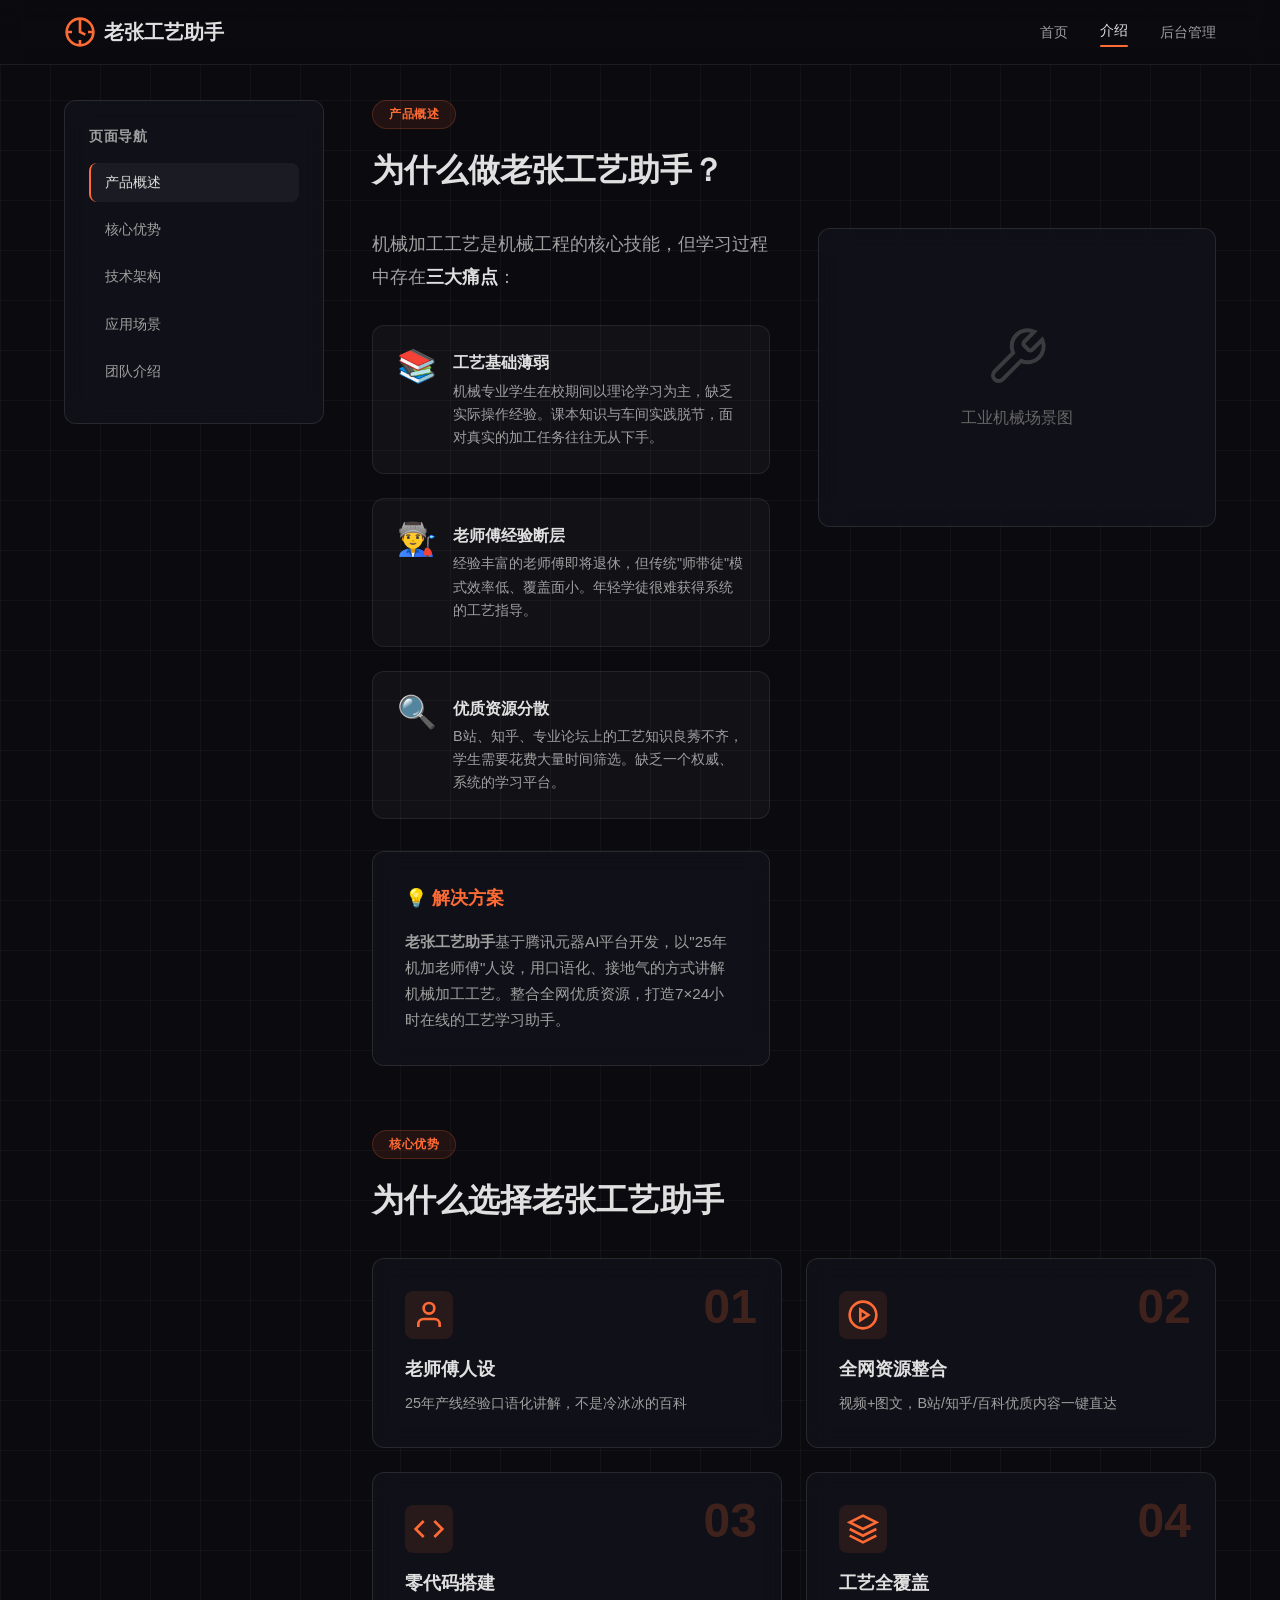
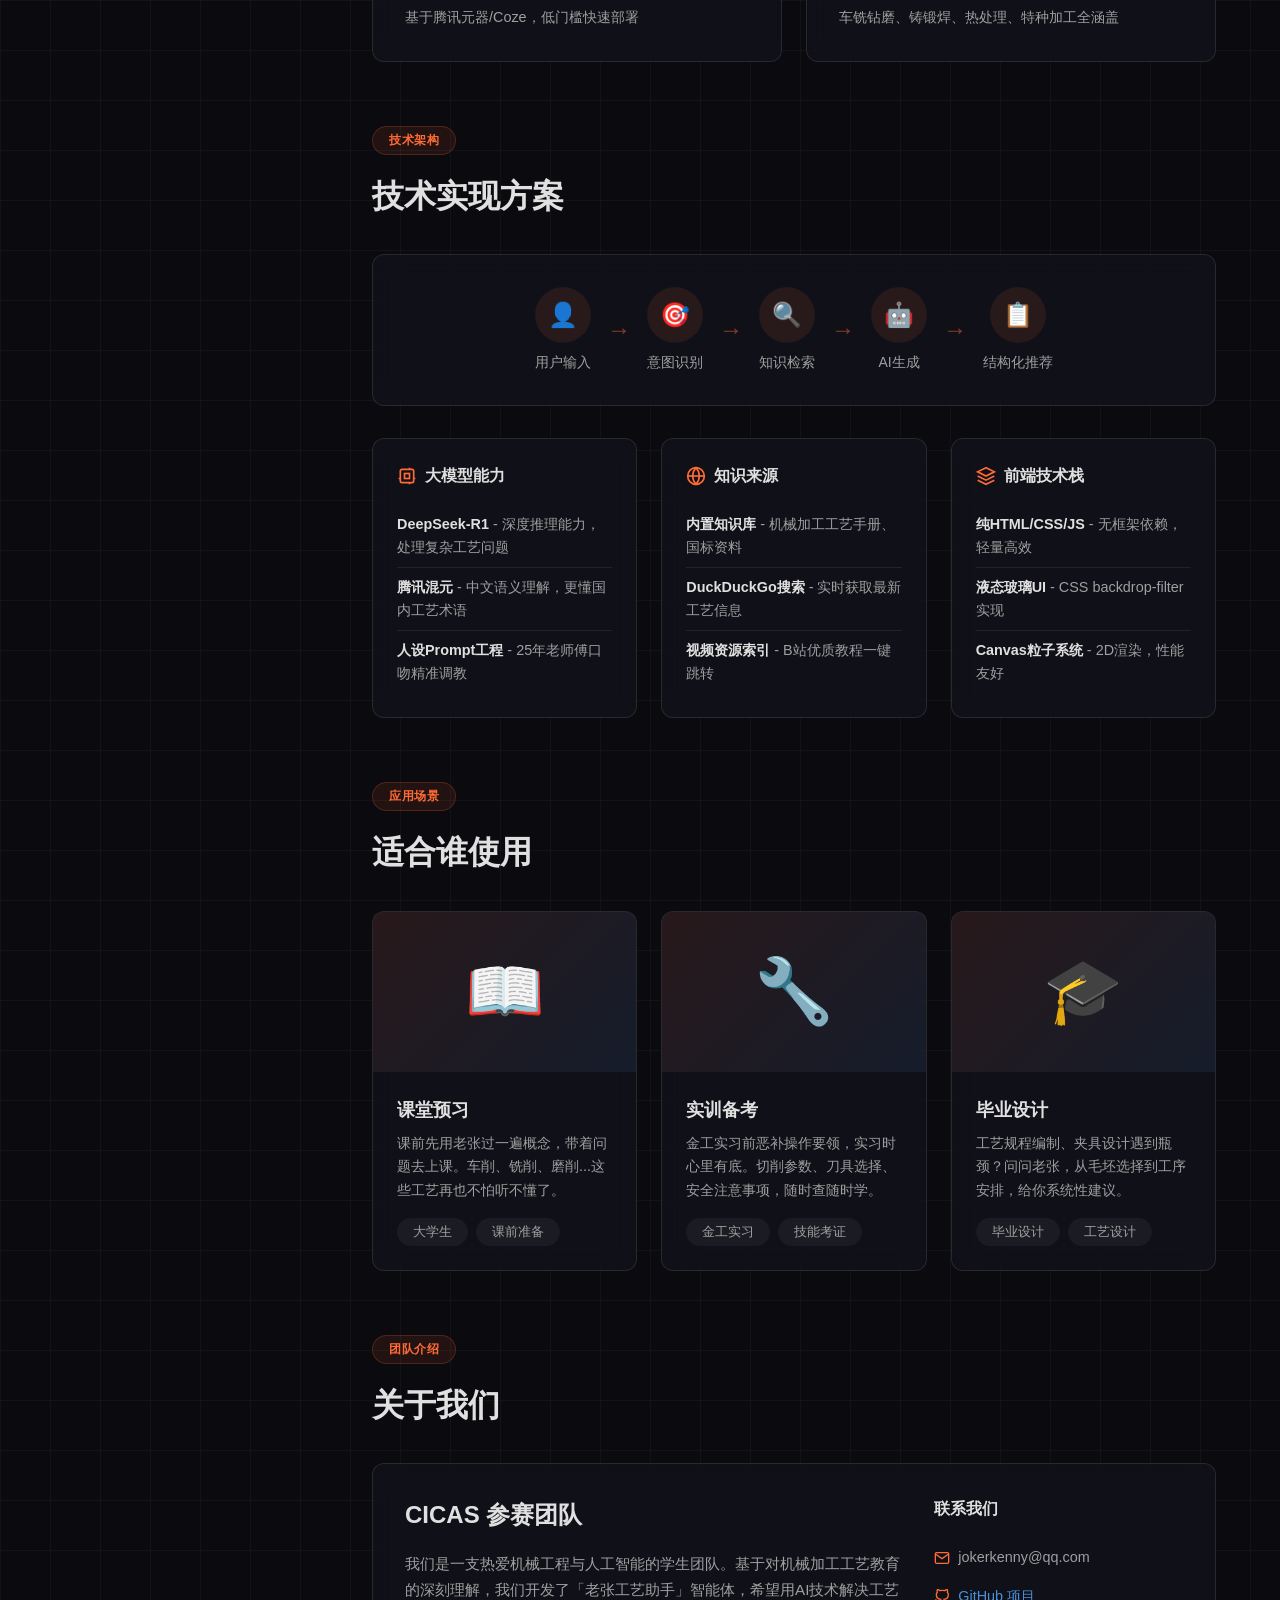
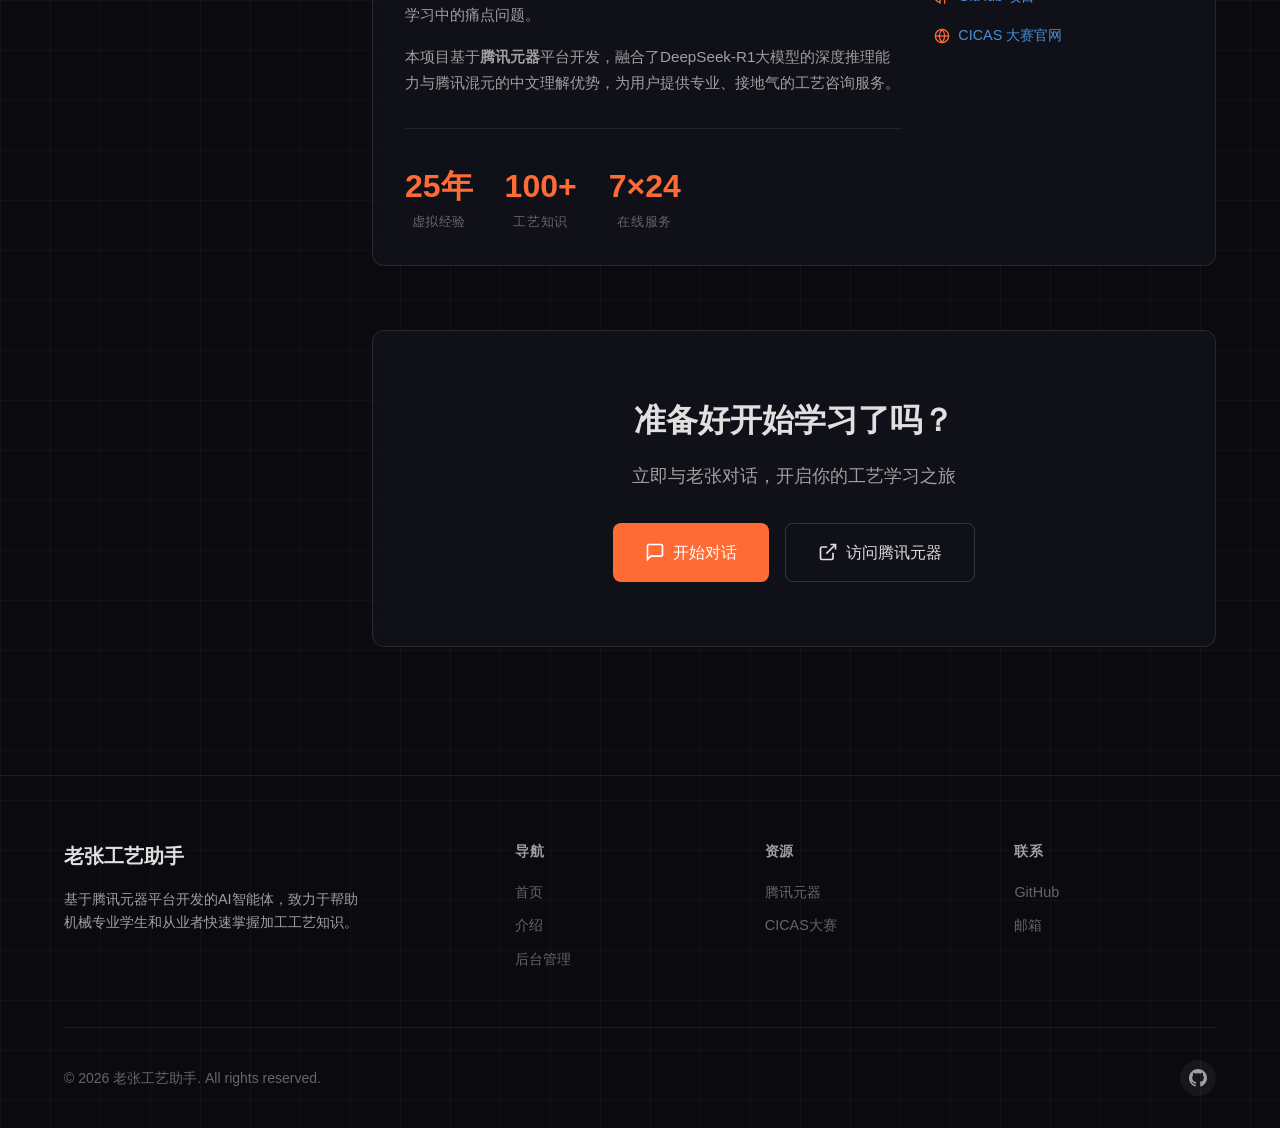
==== about.html @ b8e25b35 "Initial commit: 老张工艺助手项目" ====
<!-- about.html - 老张工艺助手介绍页 -->
<!DOCTYPE html>
<html lang="zh-CN">
<head>
  <meta charset="UTF-8">
  <meta name="viewport" content="width=device-width, initial-scale=1.0">
  <title>产品介绍 - 老张工艺助手</title>
  <meta name="description" content="了解老张工艺助手的核心优势、技术架构和应用场景，25年机加老师傅经验助力机械加工工艺学习">
  
  <!-- 样式文件 -->
  <link rel="stylesheet" href="css/base.css">
  <link rel="stylesheet" href="css/components.css">
  <link rel="stylesheet" href="css/pages.css">
  
  <!-- 主题色初始化 -->
  <style id="theme-style"></style>
</head>
<body class="grid-bg">
  <!-- 导航栏 -->
  <nav class="navbar">
    <div class="container">
      <a href="index.html" class="navbar-brand">
        <svg viewBox="0 0 24 24" fill="none" stroke="currentColor" stroke-width="2">
          <circle cx="12" cy="12" r="10"/>
          <path d="M12 6v6l4 2"/>
          <path d="M12 2v4M12 18v4M2 12h4M18 12h4"/>
        </svg>
        <span>老张工艺助手</span>
      </a>
      
      <button class="navbar-toggle" id="navbarToggle">
        <span></span>
        <span></span>
        <span></span>
      </button>
      
      <ul class="navbar-nav" id="navbarNav">
        <li><a href="index.html">首页</a></li>
        <li><a href="about.html" class="active">介绍</a></li>
        <li><a href="login.html">后台管理</a></li>
      </ul>
    </div>
  </nav>

  <!-- 页面主体 -->
  <main class="about-page">
    <div class="container">
      <div class="about-layout">
        <!-- 左侧导航 -->
        <aside class="about-sidebar hidden-mobile">
          <nav class="sidebar-nav">
            <div class="sidebar-nav-title">页面导航</div>
            <ul class="sidebar-nav-list">
              <li class="sidebar-nav-item">
                <a href="#overview" class="sidebar-nav-link active">产品概述</a>
              </li>
              <li class="sidebar-nav-item">
                <a href="#advantages" class="sidebar-nav-link">核心优势</a>
              </li>
              <li class="sidebar-nav-item">
                <a href="#tech" class="sidebar-nav-link">技术架构</a>
              </li>
              <li class="sidebar-nav-item">
                <a href="#scenarios" class="sidebar-nav-link">应用场景</a>
              </li>
              <li class="sidebar-nav-item">
                <a href="#team" class="sidebar-nav-link">团队介绍</a>
              </li>
            </ul>
          </nav>
        </aside>

        <!-- 右侧内容区 -->
        <div class="about-content">
          <!-- 产品概述 -->
          <section class="about-section" id="overview">
            <div class="section-header">
              <span class="section-tag">产品概述</span>
              <h2 class="section-title">为什么做老张工艺助手？</h2>
            </div>
            
            <div class="overview-content">
              <div class="overview-text">
                <p class="lead-text">
                  机械加工工艺是机械工程的核心技能，但学习过程中存在<strong>三大痛点</strong>：
                </p>
                
                <div class="pain-points">
                  <div class="pain-point">
                    <div class="pain-point-icon">📚</div>
                    <div class="pain-point-content">
                      <h4>工艺基础薄弱</h4>
                      <p>机械专业学生在校期间以理论学习为主，缺乏实际操作经验。课本知识与车间实践脱节，面对真实的加工任务往往无从下手。</p>
                    </div>
                  </div>
                  
                  <div class="pain-point">
                    <div class="pain-point-icon">👨‍🏭</div>
                    <div class="pain-point-content">
                      <h4>老师傅经验断层</h4>
                      <p>经验丰富的老师傅即将退休，但传统"师带徒"模式效率低、覆盖面小。年轻学徒很难获得系统的工艺指导。</p>
                    </div>
                  </div>
                  
                  <div class="pain-point">
                    <div class="pain-point-icon">🔍</div>
                    <div class="pain-point-content">
                      <h4>优质资源分散</h4>
                      <p>B站、知乎、专业论坛上的工艺知识良莠不齐，学生需要花费大量时间筛选。缺乏一个权威、系统的学习平台。</p>
                    </div>
                  </div>
                </div>
                
                <div class="solution-box glass">
                  <h4>💡 解决方案</h4>
                  <p><strong>老张工艺助手</strong>基于腾讯元器AI平台开发，以"25年机加老师傅"人设，用口语化、接地气的方式讲解机械加工工艺。整合全网优质资源，打造7×24小时在线的工艺学习助手。</p>
                </div>
              </div>
              
              <div class="overview-image">
                <div class="image-placeholder glass">
                  <svg viewBox="0 0 24 24" fill="none" stroke="currentColor" stroke-width="1.5">
                    <path d="M14.7 6.3a1 1 0 0 0 0 1.4l1.6 1.6a1 1 0 0 0 1.4 0l3.77-3.77a6 6 0 0 1-7.94 7.94l-6.91 6.91a2.12 2.12 0 0 1-3-3l6.91-6.91a6 6 0 0 1 7.94-7.94l-3.76 3.76z"/>
                  </svg>
                  <span>工业机械场景图</span>
                </div>
              </div>
            </div>
          </section>

          <!-- 核心优势 -->
          <section class="about-section" id="advantages">
            <div class="section-header">
              <span class="section-tag">核心优势</span>
              <h2 class="section-title">为什么选择老张工艺助手</h2>
            </div>
            
            <div class="advantages-grid">
              <div class="card advantage-card">
                <div class="advantage-number">01</div>
                <div class="advantage-icon">
                  <svg width="32" height="32" viewBox="0 0 24 24" fill="none" stroke="currentColor" stroke-width="2">
                    <path d="M20 21v-2a4 4 0 0 0-4-4H8a4 4 0 0 0-4 4v2"/>
                    <circle cx="12" cy="7" r="4"/>
                  </svg>
                </div>
                <h3 class="advantage-title">老师傅人设</h3>
                <p class="advantage-desc">25年产线经验口语化讲解，不是冷冰冰的百科。用"粗车留量半毫米"这样的老师傅口诀，让学习更接地气。</p>
              </div>
              
              <div class="card advantage-card">
                <div class="advantage-number">02</div>
                <div class="advantage-icon">
                  <svg width="32" height="32" viewBox="0 0 24 24" fill="none" stroke="currentColor" stroke-width="2">
                    <circle cx="12" cy="12" r="10"/>
                    <polygon points="10 8 16 12 10 16 10 8"/>
                  </svg>
                </div>
                <h3 class="advantage-title">全网资源整合</h3>
                <p class="advantage-desc">视频+图文，B站/知乎/百科优质内容一键直达。不再需要在多个平台间反复搜索。</p>
              </div>
              
              <div class="card advantage-card">
                <div class="advantage-number">03</div>
                <div class="advantage-icon">
                  <svg width="32" height="32" viewBox="0 0 24 24" fill="none" stroke="currentColor" stroke-width="2">
                    <polyline points="16 18 22 12 16 6"/>
                    <polyline points="8 6 2 12 8 18"/>
                  </svg>
                </div>
                <h3 class="advantage-title">零代码搭建</h3>
                <p class="advantage-desc">基于腾讯元器平台，低门槛快速部署。从想法到上线仅需几天时间，让创意快速落地。</p>
              </div>
              
              <div class="card advantage-card">
                <div class="advantage-number">04</div>
                <div class="advantage-icon">
                  <svg width="32" height="32" viewBox="0 0 24 24" fill="none" stroke="currentColor" stroke-width="2">
                    <path d="M12 2L2 7l10 5 10-5-10-5zM2 17l10 5 10-5M2 12l10 5 10-5"/>
                  </svg>
                </div>
                <h3 class="advantage-title">工艺全覆盖</h3>
                <p class="advantage-desc">车铣钻磨、铸锻焊、热处理、特种加工全涵盖。从基础加工到高级工艺，一站式学习。</p>
              </div>
            </div>
          </section>

          <!-- 技术架构 -->
          <section class="about-section" id="tech">
            <div class="section-header">
              <span class="section-tag">技术架构</span>
              <h2 class="section-title">技术实现方案</h2>
            </div>
            
            <div class="tech-content">
              <!-- 流程图 -->
              <div class="tech-flow glass">
                <div class="flow-step">
                  <div class="flow-icon">👤</div>
                  <div class="flow-label">用户输入</div>
                </div>
                <div class="flow-arrow">→</div>
                <div class="flow-step">
                  <div class="flow-icon">🎯</div>
                  <div class="flow-label">意图识别</div>
                </div>
                <div class="flow-arrow">→</div>
                <div class="flow-step">
                  <div class="flow-icon">🔍</div>
                  <div class="flow-label">知识检索</div>
                </div>
                <div class="flow-arrow">→</div>
                <div class="flow-step">
                  <div class="flow-icon">🤖</div>
                  <div class="flow-label">AI生成</div>
                </div>
                <div class="flow-arrow">→</div>
                <div class="flow-step">
                  <div class="flow-icon">📋</div>
                  <div class="flow-label">结构化推荐</div>
                </div>
              </div>
              
              <!-- 技术细节 -->
              <div class="tech-details">
                <div class="tech-card glass">
                  <h4 class="tech-card-title">
                    <svg width="20" height="20" viewBox="0 0 24 24" fill="none" stroke="currentColor" stroke-width="2">
                      <rect x="4" y="4" width="16" height="16" rx="2"/>
                      <rect x="9" y="9" width="6" height="6"/>
                      <path d="M15 2v2M15 20v2M2 15h2M20 15h2"/>
                    </svg>
                    大模型能力
                  </h4>
                  <ul class="tech-list">
                    <li><strong>DeepSeek-R1</strong> - 深度推理能力，处理复杂工艺问题</li>
                    <li><strong>腾讯混元</strong> - 中文语义理解，更懂国内工艺术语</li>
                    <li><strong>人设Prompt工程</strong> - 25年老师傅口吻精准调教</li>
                  </ul>
                </div>
                
                <div class="tech-card glass">
                  <h4 class="tech-card-title">
                    <svg width="20" height="20" viewBox="0 0 24 24" fill="none" stroke="currentColor" stroke-width="2">
                      <circle cx="12" cy="12" r="10"/>
                      <line x1="2" y1="12" x2="22" y2="12"/>
                      <path d="M12 2a15.3 15.3 0 0 1 4 10 15.3 15.3 0 0 1-4 10 15.3 15.3 0 0 1-4-10 15.3 15.3 0 0 1 4-10z"/>
                    </svg>
                    知识来源
                  </h4>
                  <ul class="tech-list">
                    <li><strong>内置知识库</strong> - 机械加工工艺手册、国标资料</li>
                    <li><strong>DuckDuckGo搜索</strong> - 实时获取最新工艺信息</li>
                    <li><strong>视频资源索引</strong> - B站优质教程一键跳转</li>
                  </ul>
                </div>
                
                <div class="tech-card glass">
                  <h4 class="tech-card-title">
                    <svg width="20" height="20" viewBox="0 0 24 24" fill="none" stroke="currentColor" stroke-width="2">
                      <path d="M12 2L2 7l10 5 10-5-10-5zM2 17l10 5 10-5M2 12l10 5 10-5"/>
                    </svg>
                    前端技术栈
                  </h4>
                  <ul class="tech-list">
                    <li><strong>纯HTML/CSS/JS</strong> - 无框架依赖，轻量高效</li>
                    <li><strong>液态玻璃UI</strong> - CSS backdrop-filter实现</li>
                    <li><strong>Canvas粒子系统</strong> - 2D渲染，性能友好</li>
                  </ul>
                </div>
              </div>
            </div>
          </section>

          <!-- 应用场景 -->
          <section class="about-section" id="scenarios">
            <div class="section-header">
              <span class="section-tag">应用场景</span>
              <h2 class="section-title">适合谁使用</h2>
            </div>
            
            <div class="scenarios-grid">
              <div class="scenario-card glass">
                <div class="scenario-image">
                  <div class="scenario-icon-large">📖</div>
                </div>
                <div class="scenario-content">
                  <h3 class="scenario-title">课堂预习</h3>
                  <p class="scenario-desc">课前先用老张过一遍概念，带着问题去上课。车削、铣削、磨削...这些工艺再也不怕听不懂了。</p>
                  <div class="scenario-tags">
                    <span class="tag">大学生</span>
                    <span class="tag">课前准备</span>
                  </div>
                </div>
              </div>
              
              <div class="scenario-card glass">
                <div class="scenario-image">
                  <div class="scenario-icon-large">🔧</div>
                </div>
                <div class="scenario-content">
                  <h3 class="scenario-title">实训备考</h3>
                  <p class="scenario-desc">金工实习前恶补操作要领，实习时心里有底。切削参数、刀具选择、安全注意事项，随时查随时学。</p>
                  <div class="scenario-tags">
                    <span class="tag">金工实习</span>
                    <span class="tag">技能考证</span>
                  </div>
                </div>
              </div>
              
              <div class="scenario-card glass">
                <div class="scenario-image">
                  <div class="scenario-icon-large">🎓</div>
                </div>
                <div class="scenario-content">
                  <h3 class="scenario-title">毕业设计</h3>
                  <p class="scenario-desc">工艺规程编制、夹具设计遇到瓶颈？问问老张，从毛坯选择到工序安排，给你系统性建议。</p>
                  <div class="scenario-tags">
                    <span class="tag">毕业设计</span>
                    <span class="tag">工艺设计</span>
                  </div>
                </div>
              </div>
            </div>
          </section>

          <!-- 团队介绍 -->
          <section class="about-section" id="team">
            <div class="section-header">
              <span class="section-tag">团队介绍</span>
              <h2 class="section-title">关于我们</h2>
            </div>
            
            <div class="team-content glass">
              <div class="team-info">
                <h3 class="team-name">CICAS 参赛团队</h3>
                <p class="team-desc">
                  我们是一支热爱机械工程与人工智能的学生团队。基于对机械加工工艺教育的深刻理解，我们开发了「老张工艺助手」智能体，希望用AI技术解决工艺学习中的痛点问题。
                </p>
                <p class="team-desc">
                  本项目基于<strong>腾讯元器</strong>平台开发，融合了DeepSeek-R1大模型的深度推理能力与腾讯混元的中文理解优势，为用户提供专业、接地气的工艺咨询服务。
                </p>
                
                <div class="team-stats">
                  <div class="stat-item">
                    <div class="stat-number">25年</div>
                    <div class="stat-label">虚拟经验</div>
                  </div>
                  <div class="stat-item">
                    <div class="stat-number">100+</div>
                    <div class="stat-label">工艺知识</div>
                  </div>
                  <div class="stat-item">
                    <div class="stat-number">7×24</div>
                    <div class="stat-label">在线服务</div>
                  </div>
                </div>
              </div>
              
              <div class="team-contact">
                <h4>联系我们</h4>
                <ul class="contact-list">
                  <li>
                    <svg width="16" height="16" viewBox="0 0 24 24" fill="none" stroke="currentColor" stroke-width="2">
                      <path d="M4 4h16c1.1 0 2 .9 2 2v12c0 1.1-.9 2-2 2H4c-1.1 0-2-.9-2-2V6c0-1.1.9-2 2-2z"/>
                      <polyline points="22,6 12,13 2,6"/>
                    </svg>
                    <span>jokerkenny@qq.com</span>
                  </li>
                  <li>
                    <svg width="16" height="16" viewBox="0 0 24 24" fill="none" stroke="currentColor" stroke-width="2">
                      <path d="M9 19c-5 1.5-5-2.5-7-3m14 6v-3.87a3.37 3.37 0 0 0-.94-2.61c3.14-.35 6.44-1.54 6.44-7A5.44 5.44 0 0 0 20 4.77 5.07 5.07 0 0 0 19.91 1S18.73.65 16 2.48a13.38 13.38 0 0 0-7 0C6.27.65 5.09 1 5.09 1A5.07 5.07 0 0 0 5 4.77a5.44 5.44 0 0 0-1.5 3.78c0 5.42 3.3 6.61 6.44 7A3.37 3.37 0 0 0 9 18.13V22"/>
                    </svg>
                    <a href="https://github.com/jokerkenny00137" target="_blank">GitHub 项目</a>
                  </li>
                  <li>
                    <svg width="16" height="16" viewBox="0 0 24 24" fill="none" stroke="currentColor" stroke-width="2">
                      <circle cx="12" cy="12" r="10"/>
                      <line x1="2" y1="12" x2="22" y2="12"/>
                      <path d="M12 2a15.3 15.3 0 0 1 4 10 15.3 15.3 0 0 1-4 10 15.3 15.3 0 0 1-4-10 15.3 15.3 0 0 1 4-10z"/>
                    </svg>
                    <a href="https://www.cicas.cn" target="_blank">CICAS 大赛官网</a>
                  </li>
                </ul>
              </div>
            </div>
          </section>

          <!-- CTA区域 -->
          <section class="about-cta">
            <div class="cta-content glass">
              <h2 class="cta-title">准备好开始学习了吗？</h2>
              <p class="cta-desc">立即与老张对话，开启你的工艺学习之旅</p>
              <div class="cta-actions">
                <a href="index.html#chat" class="btn-primary">
                  <svg width="20" height="20" viewBox="0 0 24 24" fill="none" stroke="currentColor" stroke-width="2">
                    <path d="M21 15a2 2 0 0 1-2 2H7l-4 4V5a2 2 0 0 1 2-2h14a2 2 0 0 1 2 2z"/>
                  </svg>
                  开始对话
                </a>
                <a href="https://yuanqi.tencent.com" target="_blank" class="btn-secondary">
                  <svg width="20" height="20" viewBox="0 0 24 24" fill="none" stroke="currentColor" stroke-width="2">
                    <path d="M18 13v6a2 2 0 0 1-2 2H5a2 2 0 0 1-2-2V8a2 2 0 0 1 2-2h6"/>
                    <polyline points="15 3 21 3 21 9"/>
                    <line x1="10" y1="14" x2="21" y2="3"/>
                  </svg>
                  访问腾讯元器
                </a>
              </div>
            </div>
          </section>
        </div>
      </div>
    </div>
  </main>

  <!-- 页脚 -->
  <footer class="footer">
    <div class="container">
      <div class="footer-content">
        <div class="footer-brand">
          <div class="footer-brand-title">老张工艺助手</div>
          <p class="footer-brand-desc">基于腾讯元器平台开发的AI智能体，致力于帮助机械专业学生和从业者快速掌握加工工艺知识。</p>
        </div>
        
        <div>
          <div class="footer-links-title">导航</div>
          <ul class="footer-links">
            <li><a href="index.html">首页</a></li>
            <li><a href="about.html">介绍</a></li>
            <li><a href="login.html">后台管理</a></li>
          </ul>
        </div>
        
        <div>
          <div class="footer-links-title">资源</div>
          <ul class="footer-links">
            <li><a href="https://yuanqi.tencent.com" target="_blank">腾讯元器</a></li>
            <li><a href="https://www.cicas.cn" target="_blank">CICAS大赛</a></li>
          </ul>
        </div>
        
        <div>
          <div class="footer-links-title">联系</div>
          <ul class="footer-links">
            <li><a href="https://github.com/jokerkenny00137" target="_blank">GitHub</a></li>
            <li><a href="mailto:jokerkenny@qq.com">邮箱</a></li>
          </ul>
        </div>
      </div>
      
      <div class="footer-bottom">
        <div class="footer-copyright">
          © 2026 老张工艺助手. All rights reserved.
        </div>
        <div class="footer-social">
          <a href="https://github.com/jokerkenny00137" target="_blank" title="GitHub">
            <svg width="18" height="18" viewBox="0 0 24 24" fill="currentColor">
              <path d="M12 0c-6.626 0-12 5.373-12 12 0 5.302 3.438 9.8 8.207 11.387.599.111.793-.261.793-.577v-2.234c-3.338.726-4.033-1.416-4.033-1.416-.546-1.387-1.333-1.756-1.333-1.756-1.089-.745.083-.729.083-.729 1.205.084 1.839 1.237 1.839 1.237 1.07 1.834 2.807 1.304 3.492.997.107-.775.418-1.305.762-1.604-2.665-.305-5.467-1.334-5.467-5.931 0-1.311.469-2.381 1.236-3.221-.124-.303-.535-1.524.117-3.176 0 0 1.008-.322 3.301 1.23.957-.266 1.983-.399 3.003-.404 1.02.005 2.047.138 3.006.404 2.291-1.552 3.297-1.23 3.297-1.23.653 1.653.242 2.874.118 3.176.77.84 1.235 1.911 1.235 3.221 0 4.609-2.807 5.624-5.479 5.921.43.372.823 1.102.823 2.222v3.293c0 .319.192.694.801.576 4.765-1.589 8.199-6.086 8.199-11.386 0-6.627-5.373-12-12-12z"/>
            </svg>
          </a>
        </div>
      </div>
    </div>
  </footer>

  <!-- JavaScript文件 -->
  <script src="js/storage.js"></script>
  <script src="js/storage-server.js"></script>
  <script src="js/main.js"></script>
  
  <!-- 页面特定脚本 -->
  <script>
    // 从服务器加载配置
    async function loadConfigFromServer() {
      try {
        const response = await fetch('./api/config.json?t=' + Date.now());
        if (response.ok) {
          const config = await response.json();
          
          // 更新页面标题
          if (config.aboutTitle) {
            document.title = config.aboutTitle + ' - 产品介绍';
          }
          
          // 更新产品概述内容
          if (config.aboutContent) {
            const solutionBox = document.querySelector('.solution-box p');
            if (solutionBox) {
              solutionBox.textContent = config.aboutContent;
            }
          }
          
          // 更新优势卡片
          if (config.advantages && config.advantages.length > 0) {
            const advantageCards = document.querySelectorAll('.advantage-card');
            config.advantages.forEach((adv, index) => {
              if (advantageCards[index]) {
                const titleEl = advantageCards[index].querySelector('.advantage-title');
                const descEl = advantageCards[index].querySelector('.advantage-desc');
                if (titleEl) titleEl.textContent = adv.title;
                if (descEl) descEl.textContent = adv.desc;
              }
            });
          }
          
          // 更新关于图片
          if (config.aboutImages && config.aboutImages.length > 0) {
            const imagePlaceholders = document.querySelectorAll('.image-placeholder, .scenario-image');
            config.aboutImages.forEach((img, index) => {
              if (imagePlaceholders[index]) {
                imagePlaceholders[index].innerHTML = `<img src="${img}" style="width:100%;height:100%;object-fit:cover;border-radius:12px;">`;
              }
            });
          }
          
          console.log('已从服务器加载配置');
        }
      } catch (error) {
        console.log('从服务器加载配置失败:', error);
      }
    }
    
    // 页面加载时从服务器获取配置
    document.addEventListener('DOMContentLoaded', () => {
      loadConfigFromServer();
      
      // 侧边栏导航滚动高亮
      const sections = document.querySelectorAll('.about-section');
      const navLinks = document.querySelectorAll('.sidebar-nav-link');
      
      // 滚动监听
      window.addEventListener('scroll', () => {
        let current = '';
        
        sections.forEach(section => {
          const sectionTop = section.offsetTop;
          const sectionHeight = section.clientHeight;
          
          if (pageYOffset >= sectionTop - 200) {
            current = section.getAttribute('id');
          }
        });
        
        navLinks.forEach(link => {
          link.classList.remove('active');
          if (link.getAttribute('href') === '#' + current) {
            link.classList.add('active');
          }
        });
      });
    });
  </script>
</body>
</html>
---- css/base.css ----
/* base.css - 老张工艺助手展示网站基础样式 */

/* ==================== CSS变量定义 ==================== */
:root {
  /* 主色调 */
  --bg-primary: #0a0a0f;
  --bg-secondary: #111118;
  --bg-card: rgba(20, 20, 30, 0.6);
  
  /* 文字颜色 */
  --text-primary: #e0e0e0;
  --text-secondary: #a0a0a0;
  --text-muted: #666666;
  
  /* 强调色 */
  --accent-orange: #ff6b35;
  --accent-orange-light: #ff8555;
  --accent-blue: #4a90d9;
  --accent-blue-light: #6aa8e8;
  --accent-red: #e74c3c;
  
  /* 边框和分割线 */
  --border-color: rgba(255, 255, 255, 0.08);
  --border-light: rgba(255, 255, 255, 0.15);
  
  /* 玻璃效果 */
  --glass-bg: rgba(20, 20, 30, 0.6);
  --glass-border: 1px solid rgba(255, 255, 255, 0.1);
  --glass-blur: blur(12px);
  
  /* 间距 */
  --spacing-xs: 4px;
  --spacing-sm: 8px;
  --spacing-md: 16px;
  --spacing-lg: 24px;
  --spacing-xl: 32px;
  --spacing-2xl: 48px;
  --spacing-3xl: 64px;
  
  /* 圆角 */
  --radius-sm: 4px;
  --radius-md: 8px;
  --radius-lg: 12px;
  --radius-xl: 16px;
  --radius-full: 9999px;
  
  /* 过渡动画 */
  --transition-fast: 0.15s ease;
  --transition-normal: 0.2s ease;
  --transition-slow: 0.3s ease;
  
  /* 字体 */
  --font-family: -apple-system, BlinkMacSystemFont, "Segoe UI", Roboto, "Helvetica Neue", Arial, sans-serif;
  --font-mono: "Courier New", Consolas, Monaco, monospace;
  
  /* 当前主题色（可被JS修改） */
  --theme-primary: var(--accent-orange);
  --theme-primary-light: var(--accent-orange-light);
}

/* ==================== 重置样式 ==================== */
*, *::before, *::after {
  box-sizing: border-box;
  margin: 0;
  padding: 0;
}

html {
  font-size: 16px;
  scroll-behavior: smooth;
}

body {
  font-family: var(--font-family);
  background-color: var(--bg-primary);
  color: var(--text-primary);
  line-height: 1.6;
  min-height: 100vh;
  overflow-x: hidden;
}

/* 滚动条样式 */
::-webkit-scrollbar {
  width: 8px;
  height: 8px;
}

::-webkit-scrollbar-track {
  background: var(--bg-secondary);
}

::-webkit-scrollbar-thumb {
  background: rgba(255, 255, 255, 0.2);
  border-radius: var(--radius-full);
}

::-webkit-scrollbar-thumb:hover {
  background: rgba(255, 255, 255, 0.3);
}

/* 选中文本样式 */
::selection {
  background: var(--theme-primary);
  color: white;
}

/* 链接样式 */
a {
  color: var(--accent-blue);
  text-decoration: none;
  transition: color var(--transition-fast);
}

a:hover {
  color: var(--accent-blue-light);
}

/* 图片样式 */
img {
  max-width: 100%;
  height: auto;
  display: block;
}

/* 按钮重置 */
button {
  font-family: inherit;
  cursor: pointer;
  border: none;
  background: none;
  color: inherit;
}

/* 输入框重置 */
input, textarea {
  font-family: inherit;
  border: none;
  outline: none;
  background: transparent;
  color: inherit;
}

textarea {
  resize: vertical;
}

/* ==================== 液态玻璃工具类 ==================== */

/* 基础玻璃卡片 */
.glass {
  background: var(--glass-bg);
  backdrop-filter: var(--glass-blur);
  -webkit-backdrop-filter: var(--glass-blur);
  border: var(--glass-border);
  border-radius: var(--radius-lg);
}

/* 玻璃卡片 - 深色 */
.glass-dark {
  background: rgba(10, 10, 15, 0.8);
  backdrop-filter: var(--glass-blur);
  -webkit-backdrop-filter: var(--glass-blur);
  border: var(--glass-border);
  border-radius: var(--radius-lg);
}

/* 玻璃卡片 - 浅色 */
.glass-light {
  background: rgba(255, 255, 255, 0.05);
  backdrop-filter: var(--glass-blur);
  -webkit-backdrop-filter: var(--glass-blur);
  border: var(--glass-border);
  border-radius: var(--radius-lg);
}

/* 玻璃输入框 */
.glass-input {
  background: rgba(255, 255, 255, 0.05);
  border: 1px solid var(--border-color);
  border-radius: var(--radius-md);
  padding: var(--spacing-md) var(--spacing-lg);
  color: var(--text-primary);
  transition: all var(--transition-normal);
}

.glass-input:focus {
  border-color: var(--theme-primary);
  box-shadow: 0 0 0 3px rgba(255, 107, 53, 0.2);
}

.glass-input::placeholder {
  color: var(--text-muted);
}

/* ==================== 按钮工具类 ==================== */

/* 主按钮 */
.btn-primary {
  display: inline-flex;
  align-items: center;
  justify-content: center;
  gap: var(--spacing-sm);
  padding: var(--spacing-md) var(--spacing-xl);
  background: var(--theme-primary);
  color: white;
  border-radius: var(--radius-md);
  font-weight: 500;
  transition: all var(--transition-normal);
}

.btn-primary:hover {
  background: var(--theme-primary-light);
  transform: translateY(-2px);
  box-shadow: 0 4px 12px rgba(255, 107, 53, 0.3);
}

/* 次按钮 */
.btn-secondary {
  display: inline-flex;
  align-items: center;
  justify-content: center;
  gap: var(--spacing-sm);
  padding: var(--spacing-md) var(--spacing-xl);
  background: transparent;
  color: var(--text-primary);
  border: 1px solid var(--border-light);
  border-radius: var(--radius-md);
  font-weight: 500;
  transition: all var(--transition-normal);
}

.btn-secondary:hover {
  background: rgba(255, 255, 255, 0.05);
  border-color: var(--theme-primary);
  color: var(--theme-primary);
}

/* 圆形按钮 */
.btn-circle {
  display: flex;
  align-items: center;
  justify-content: center;
  width: 48px;
  height: 48px;
  border-radius: var(--radius-full);
  background: var(--theme-primary);
  color: white;
  transition: all var(--transition-normal);
}

.btn-circle:hover {
  background: var(--theme-primary-light);
  transform: scale(1.05);
}

/* 图标按钮 */
.btn-icon {
  display: flex;
  align-items: center;
  justify-content: center;
  width: 36px;
  height: 36px;
  border-radius: var(--radius-md);
  color: var(--text-secondary);
  transition: all var(--transition-fast);
}

.btn-icon:hover {
  background: rgba(255, 255, 255, 0.1);
  color: var(--text-primary);
}

/* ==================== 布局工具类 ==================== */

/* 容器 */
.container {
  width: 100%;
  max-width: 1200px;
  margin: 0 auto;
  padding: 0 var(--spacing-lg);
}

.container-narrow {
  max-width: 900px;
}

/* Flex布局 */
.flex {
  display: flex;
}

.flex-col {
  flex-direction: column;
}

.items-center {
  align-items: center;
}

.justify-center {
  justify-content: center;
}

.justify-between {
  justify-content: space-between;
}

.flex-1 {
  flex: 1;
}

.gap-sm {
  gap: var(--spacing-sm);
}

.gap-md {
  gap: var(--spacing-md);
}

.gap-lg {
  gap: var(--spacing-lg);
}

/* Grid布局 */
.grid {
  display: grid;
}

.grid-2 {
  grid-template-columns: repeat(2, 1fr);
}

.grid-3 {
  grid-template-columns: repeat(3, 1fr);
}

.grid-4 {
  grid-template-columns: repeat(4, 1fr);
}

/* ==================== 间距工具类 ==================== */

/* 内边距 */
.p-sm { padding: var(--spacing-sm); }
.p-md { padding: var(--spacing-md); }
.p-lg { padding: var(--spacing-lg); }
.p-xl { padding: var(--spacing-xl); }
.p-2xl { padding: var(--spacing-2xl); }

/* 外边距 */
.m-sm { margin: var(--spacing-sm); }
.m-md { margin: var(--spacing-md); }
.m-lg { margin: var(--spacing-lg); }
.m-xl { margin: var(--spacing-xl); }

.mt-sm { margin-top: var(--spacing-sm); }
.mt-md { margin-top: var(--spacing-md); }
.mt-lg { margin-top: var(--spacing-lg); }
.mt-xl { margin-top: var(--spacing-xl); }

.mb-sm { margin-bottom: var(--spacing-sm); }
.mb-md { margin-bottom: var(--spacing-md); }
.mb-lg { margin-bottom: var(--spacing-lg); }
.mb-xl { margin-bottom: var(--spacing-xl); }

/* ==================== 文字工具类 ==================== */

/* 标题 */
.text-h1 {
  font-size: 3rem;
  font-weight: 700;
  line-height: 1.2;
  letter-spacing: -0.02em;
}

.text-h2 {
  font-size: 2.25rem;
  font-weight: 600;
  line-height: 1.3;
}

.text-h3 {
  font-size: 1.5rem;
  font-weight: 600;
  line-height: 1.4;
}

.text-h4 {
  font-size: 1.25rem;
  font-weight: 600;
  line-height: 1.5;
}

/* 正文 */
.text-body {
  font-size: 1rem;
  line-height: 1.6;
}

.text-small {
  font-size: 0.875rem;
  line-height: 1.5;
}

.text-xs {
  font-size: 0.75rem;
  line-height: 1.5;
}

/* 文字颜色 */
.text-primary { color: var(--text-primary); }
.text-secondary { color: var(--text-secondary); }
.text-muted { color: var(--text-muted); }
.text-accent { color: var(--theme-primary); }
.text-blue { color: var(--accent-blue); }

/* 文字对齐 */
.text-center { text-align: center; }
.text-left { text-align: left; }
.text-right { text-align: right; }

/* 字重 */
.font-normal { font-weight: 400; }
.font-medium { font-weight: 500; }
.font-semibold { font-weight: 600; }
.font-bold { font-weight: 700; }

/* ==================== 装饰元素 ==================== */

/* 网格背景 */
.grid-bg {
  background-image: 
    linear-gradient(rgba(255, 255, 255, 0.03) 1px, transparent 1px),
    linear-gradient(90deg, rgba(255, 255, 255, 0.03) 1px, transparent 1px);
  background-size: 50px 50px;
}

/* 渐变遮罩 */
.gradient-overlay {
  background: linear-gradient(
    180deg,
    transparent 0%,
    var(--bg-primary) 100%
  );
}

/* 发光效果 */
.glow {
  box-shadow: 0 0 20px rgba(255, 107, 53, 0.15);
}

.glow-strong {
  box-shadow: 0 0 40px rgba(255, 107, 53, 0.25);
}

/* ==================== 动画 ==================== */

@keyframes fadeIn {
  from { opacity: 0; }
  to { opacity: 1; }
}

@keyframes fadeInUp {
  from {
    opacity: 0;
    transform: translateY(20px);
  }
  to {
    opacity: 1;
    transform: translateY(0);
  }
}

@keyframes pulse {
  0%, 100% { opacity: 1; }
  50% { opacity: 0.5; }
}

@keyframes spin {
  from { transform: rotate(0deg); }
  to { transform: rotate(360deg); }
}

@keyframes float {
  0%, 100% { transform: translateY(0); }
  50% { transform: translateY(-10px); }
}

.animate-fadeIn {
  animation: fadeIn 0.5s ease forwards;
}

.animate-fadeInUp {
  animation: fadeInUp 0.5s ease forwards;
}

.animate-pulse {
  animation: pulse 2s ease-in-out infinite;
}

.animate-spin {
  animation: spin 20s linear infinite;
}

.animate-float {
  animation: float 3s ease-in-out infinite;
}

/* 延迟动画 */
.delay-1 { animation-delay: 0.1s; }
.delay-2 { animation-delay: 0.2s; }
.delay-3 { animation-delay: 0.3s; }
.delay-4 { animation-delay: 0.4s; }
.delay-5 { animation-delay: 0.5s; }

/* ==================== 状态指示器 ==================== */

.status-dot {
  display: inline-block;
  width: 8px;
  height: 8px;
  border-radius: var(--radius-full);
  background: var(--accent-orange);
  box-shadow: 0 0 8px var(--accent-orange);
}

.status-dot.online {
  background: #10b981;
  box-shadow: 0 0 8px #10b981;
}

.status-dot.offline {
  background: var(--accent-red);
  box-shadow: 0 0 8px var(--accent-red);
}

/* ==================== 隐藏/显示 ==================== */

.hidden {
  display: none !important;
}

.invisible {
  visibility: hidden;
}

.opacity-0 {
  opacity: 0;
}

/* 响应式隐藏 */
@media (max-width: 768px) {
  .hidden-mobile {
    display: none !important;
  }
}

@media (min-width: 769px) {
  .hidden-desktop {
    display: none !important;
  }
}

/* ==================== 辅助类 ==================== */

/* 截断文字 */
.truncate {
  overflow: hidden;
  text-overflow: ellipsis;
  white-space: nowrap;
}

/* 多行截断 */
.line-clamp-2 {
  display: -webkit-box;
  -webkit-line-clamp: 2;
  -webkit-box-orient: vertical;
  overflow: hidden;
}

.line-clamp-3 {
  display: -webkit-box;
  -webkit-line-clamp: 3;
  -webkit-box-orient: vertical;
  overflow: hidden;
}

/* 圆角 */
.rounded-sm { border-radius: var(--radius-sm); }
.rounded-md { border-radius: var(--radius-md); }
.rounded-lg { border-radius: var(--radius-lg); }
.rounded-xl { border-radius: var(--radius-xl); }
.rounded-full { border-radius: var(--radius-full); }

/* 阴影 */
.shadow-sm { box-shadow: 0 1px 2px rgba(0, 0, 0, 0.3); }
.shadow-md { box-shadow: 0 4px 6px rgba(0, 0, 0, 0.4); }
.shadow-lg { box-shadow: 0 10px 15px rgba(0, 0, 0, 0.5); }

/* 悬浮效果 */
.hover-lift {
  transition: transform var(--transition-normal);
}

.hover-lift:hover {
  transform: translateY(-4px);
}

/* 边框 */
.border { border: 1px solid var(--border-color); }
.border-light { border: 1px solid var(--border-light); }

/* ==================== 代码块 ==================== */

pre, code {
  font-family: var(--font-mono);
}

code {
  background: rgba(255, 255, 255, 0.05);
  padding: 2px 6px;
  border-radius: var(--radius-sm);
  font-size: 0.875em;
}

pre {
  background: rgba(0, 0, 0, 0.3);
  padding: var(--spacing-md);
  border-radius: var(--radius-md);
  overflow-x: auto;
}

pre code {
  background: none;
  padding: 0;
}

/* ==================== 响应式调整 ==================== */

@media (max-width: 768px) {
  :root {
    --spacing-lg: 16px;
    --spacing-xl: 24px;
    --spacing-2xl: 32px;
  }
  
  .text-h1 {
    font-size: 2rem;
  }
  
  .text-h2 {
    font-size: 1.75rem;
  }
  
  .text-h3 {
    font-size: 1.25rem;
  }
  
  .grid-2,
  .grid-3,
  .grid-4 {
    grid-template-columns: 1fr;
  }
}
---- css/components.css ----
/* components.css - 老张工艺助手展示网站组件样式 */

/* ==================== 导航栏 ==================== */

.navbar {
  position: fixed;
  top: 0;
  left: 0;
  right: 0;
  z-index: 1000;
  padding: var(--spacing-md) 0;
  background: rgba(10, 10, 15, 0.8);
  backdrop-filter: blur(12px);
  -webkit-backdrop-filter: blur(12px);
  border-bottom: 1px solid var(--border-color);
}

.navbar .container {
  display: flex;
  align-items: center;
  justify-content: space-between;
}

.navbar-brand {
  display: flex;
  align-items: center;
  gap: var(--spacing-sm);
  font-size: 1.25rem;
  font-weight: 600;
  color: var(--text-primary);
}

.navbar-brand:hover {
  color: var(--theme-primary);
}

.navbar-brand svg {
  width: 32px;
  height: 32px;
  color: var(--theme-primary);
}

.navbar-nav {
  display: flex;
  align-items: center;
  gap: var(--spacing-xl);
  list-style: none;
}

.navbar-nav a {
  color: var(--text-secondary);
  font-size: 0.9rem;
  font-weight: 500;
  transition: color var(--transition-fast);
}

.navbar-nav a:hover,
.navbar-nav a.active {
  color: var(--text-primary);
}

.navbar-nav a.active::after {
  content: '';
  display: block;
  width: 100%;
  height: 2px;
  background: var(--theme-primary);
  margin-top: 2px;
  border-radius: 2px;
}

/* 移动端菜单按钮 */
.navbar-toggle {
  display: none;
  flex-direction: column;
  gap: 5px;
  padding: var(--spacing-sm);
}

.navbar-toggle span {
  display: block;
  width: 24px;
  height: 2px;
  background: var(--text-primary);
  transition: all var(--transition-fast);
}

@media (max-width: 768px) {
  .navbar-toggle {
    display: flex;
  }
  
  .navbar-nav {
    position: absolute;
    top: 100%;
    left: 0;
    right: 0;
    flex-direction: column;
    padding: var(--spacing-lg);
    background: rgba(10, 10, 15, 0.95);
    backdrop-filter: blur(12px);
    border-bottom: 1px solid var(--border-color);
    gap: var(--spacing-md);
    transform: translateY(-100%);
    opacity: 0;
    visibility: hidden;
    transition: all var(--transition-normal);
  }
  
  .navbar-nav.open {
    transform: translateY(0);
    opacity: 1;
    visibility: visible;
  }
}

/* ==================== Hero区域 ==================== */

.hero {
  position: relative;
  min-height: 100vh;
  display: flex;
  align-items: center;
  justify-content: center;
  overflow: hidden;
}

.hero-content {
  position: relative;
  z-index: 2;
  text-align: center;
  padding: var(--spacing-2xl);
}

.hero-title {
  font-size: 4rem;
  font-weight: 700;
  margin-bottom: var(--spacing-md);
  background: linear-gradient(135deg, var(--text-primary) 0%, var(--theme-primary) 100%);
  -webkit-background-clip: text;
  -webkit-text-fill-color: transparent;
  background-clip: text;
}

.hero-subtitle {
  font-size: 1.25rem;
  color: var(--text-secondary);
  margin-bottom: var(--spacing-2xl);
  max-width: 600px;
  margin-left: auto;
  margin-right: auto;
}

.hero-actions {
  display: flex;
  gap: var(--spacing-md);
  justify-content: center;
  flex-wrap: wrap;
}

.hero-particles {
  position: absolute;
  top: 0;
  left: 0;
  width: 100%;
  height: 100%;
  z-index: 1;
}

@media (max-width: 768px) {
  .hero-title {
    font-size: 2.5rem;
  }
  
  .hero-subtitle {
    font-size: 1rem;
  }
}

/* ==================== 对话窗口组件 ==================== */

.chat-window {
  display: flex;
  flex-direction: column;
  width: 100%;
  height: 700px;
  max-height: 80vh;
  background: var(--glass-bg);
  backdrop-filter: var(--glass-blur);
  -webkit-backdrop-filter: var(--glass-blur);
  border: var(--glass-border);
  border-radius: var(--radius-xl);
  overflow: hidden;
}

.chat-header {
  display: flex;
  align-items: center;
  justify-content: space-between;
  padding: var(--spacing-md) var(--spacing-lg);
  border-bottom: 1px solid var(--border-color);
}

.chat-header-info {
  display: flex;
  align-items: center;
  gap: var(--spacing-md);
}

.chat-header-title {
  font-weight: 600;
  color: var(--text-primary);
}

.chat-header-status {
  display: flex;
  align-items: center;
  gap: var(--spacing-sm);
  font-size: 0.875rem;
  color: var(--text-secondary);
}

.chat-messages {
  flex: 1;
  overflow-y: auto;
  padding: var(--spacing-lg);
  display: flex;
  flex-direction: column;
  gap: var(--spacing-md);
}

.chat-message {
  display: flex;
  gap: var(--spacing-md);
  max-width: 80%;
}

.chat-message.user {
  align-self: flex-end;
  flex-direction: row-reverse;
}

.chat-message.ai {
  align-self: flex-start;
}

.chat-avatar {
  width: 36px;
  height: 36px;
  border-radius: var(--radius-full);
  display: flex;
  align-items: center;
  justify-content: center;
  flex-shrink: 0;
  font-size: 0.875rem;
  font-weight: 600;
}

.chat-message.user .chat-avatar {
  background: var(--accent-blue);
  color: white;
}

.chat-message.ai .chat-avatar {
  background: var(--theme-primary);
  color: white;
}

.chat-bubble {
  padding: var(--spacing-md) var(--spacing-lg);
  border-radius: var(--radius-lg);
  line-height: 1.6;
}

.chat-message.user .chat-bubble {
  background: rgba(74, 144, 217, 0.15);
  border-top-right-radius: var(--radius-sm);
}

.chat-message.ai .chat-bubble {
  background: rgba(255, 255, 255, 0.05);
  border-top-left-radius: var(--radius-sm);
}

.chat-bubble p {
  margin-bottom: var(--spacing-sm);
}

.chat-bubble p:last-child {
  margin-bottom: 0;
}

.chat-bubble code {
  display: inline-block;
  background: rgba(0, 0, 0, 0.3);
  padding: 2px 6px;
  border-radius: var(--radius-sm);
  font-family: var(--font-mono);
  font-size: 0.875em;
}

.chat-bubble pre {
  background: rgba(0, 0, 0, 0.3);
  padding: var(--spacing-md);
  border-radius: var(--radius-md);
  overflow-x: auto;
  margin: var(--spacing-sm) 0;
}

.chat-bubble pre code {
  background: none;
  padding: 0;
}

.chat-bubble a {
  color: var(--accent-blue);
  text-decoration: underline;
}

.chat-input-area {
  padding: var(--spacing-md) var(--spacing-lg);
  border-top: 1px solid var(--border-color);
}

.chat-input-wrapper {
  display: flex;
  gap: var(--spacing-md);
  align-items: flex-end;
}

.chat-input {
  flex: 1;
  min-height: 48px;
  max-height: 120px;
  padding: var(--spacing-md) var(--spacing-lg);
  background: rgba(255, 255, 255, 0.05);
  border: 1px solid var(--border-color);
  border-radius: var(--radius-xl);
  color: var(--text-primary);
  font-size: 1rem;
  line-height: 1.5;
  resize: none;
  transition: all var(--transition-normal);
}

.chat-input:focus {
  outline: none;
  border-color: var(--theme-primary);
  box-shadow: 0 0 0 3px rgba(255, 107, 53, 0.2);
}

.chat-input::placeholder {
  color: var(--text-muted);
}

.chat-send-btn {
  width: 48px;
  height: 48px;
  border-radius: var(--radius-full);
  background: var(--theme-primary);
  color: white;
  display: flex;
  align-items: center;
  justify-content: center;
  transition: all var(--transition-normal);
  flex-shrink: 0;
}

.chat-send-btn:hover {
  background: var(--theme-primary-light);
  transform: scale(1.05);
}

.chat-send-btn:disabled {
  opacity: 0.5;
  cursor: not-allowed;
  transform: none;
}

/* 打字指示器 */
.chat-typing {
  display: flex;
  align-items: center;
  gap: 4px;
  padding: var(--spacing-md) var(--spacing-lg);
}

.chat-typing span {
  width: 8px;
  height: 8px;
  background: var(--text-muted);
  border-radius: var(--radius-full);
  animation: typing 1.4s infinite;
}

.chat-typing span:nth-child(2) {
  animation-delay: 0.2s;
}

.chat-typing span:nth-child(3) {
  animation-delay: 0.4s;
}

@keyframes typing {
  0%, 60%, 100% { transform: translateY(0); }
  30% { transform: translateY(-10px); }
}

@media (max-width: 768px) {
  .chat-window {
    height: 100vh;
    max-height: none;
    border-radius: 0;
  }
  
  .chat-message {
    max-width: 90%;
  }
}

/* ==================== 卡片组件 ==================== */

.card {
  background: var(--glass-bg);
  backdrop-filter: var(--glass-blur);
  -webkit-backdrop-filter: var(--glass-blur);
  border: var(--glass-border);
  border-radius: var(--radius-lg);
  padding: var(--spacing-xl);
  transition: all var(--transition-normal);
}

.card:hover {
  transform: translateY(-4px);
  border-color: rgba(255, 255, 255, 0.2);
  box-shadow: 0 8px 24px rgba(0, 0, 0, 0.3);
}

.card-icon {
  width: 48px;
  height: 48px;
  border-radius: var(--radius-md);
  background: rgba(255, 107, 53, 0.1);
  display: flex;
  align-items: center;
  justify-content: center;
  margin-bottom: var(--spacing-md);
  color: var(--theme-primary);
}

.card-title {
  font-size: 1.125rem;
  font-weight: 600;
  margin-bottom: var(--spacing-sm);
  color: var(--text-primary);
}

.card-desc {
  font-size: 0.9rem;
  color: var(--text-secondary);
  line-height: 1.6;
}

/* 功能卡片 */
.feature-card {
  position: relative;
  padding: var(--spacing-2xl);
  background: linear-gradient(135deg, rgba(255, 107, 53, 0.05) 0%, rgba(20, 20, 30, 0.6) 100%);
  border: 1px solid rgba(255, 107, 53, 0.1);
}

.feature-card::before {
  content: '';
  position: absolute;
  top: 0;
  left: 0;
  right: 0;
  height: 2px;
  background: linear-gradient(90deg, transparent, var(--theme-primary), transparent);
  opacity: 0;
  transition: opacity var(--transition-normal);
}

.feature-card:hover::before {
  opacity: 1;
}

.feature-number {
  font-size: 3rem;
  font-weight: 700;
  color: var(--theme-primary);
  opacity: 0.3;
  line-height: 1;
  margin-bottom: var(--spacing-md);
}

/* 场景卡片 */
.scene-card {
  position: relative;
  overflow: hidden;
  padding: 0;
}

.scene-card-image {
  width: 100%;
  height: 200px;
  object-fit: cover;
}

.scene-card-content {
  padding: var(--spacing-lg);
}

.scene-card-overlay {
  position: absolute;
  top: 0;
  left: 0;
  right: 0;
  bottom: 0;
  background: linear-gradient(180deg, transparent 0%, rgba(10, 10, 15, 0.9) 100%);
}

/* ==================== 齿轮装饰 ==================== */

.gear-decoration {
  position: absolute;
  opacity: 0.15;
  pointer-events: none;
}

.gear-decoration svg {
  width: 100%;
  height: 100%;
  fill: none;
  stroke: var(--theme-primary);
  stroke-width: 1;
}

.gear-spin-slow {
  animation: spin 60s linear infinite;
}

.gear-spin-reverse {
  animation: spin 45s linear infinite reverse;
}

/* ==================== 页脚 ==================== */

.footer {
  padding: var(--spacing-3xl) 0 var(--spacing-xl);
  border-top: 1px solid var(--border-color);
  margin-top: var(--spacing-3xl);
}

.footer-content {
  display: grid;
  grid-template-columns: 2fr 1fr 1fr 1fr;
  gap: var(--spacing-2xl);
  margin-bottom: var(--spacing-2xl);
}

.footer-brand {
  max-width: 300px;
}

.footer-brand-title {
  font-size: 1.25rem;
  font-weight: 600;
  margin-bottom: var(--spacing-md);
  color: var(--text-primary);
}

.footer-brand-desc {
  font-size: 0.9rem;
  color: var(--text-secondary);
  line-height: 1.6;
}

.footer-links-title {
  font-size: 0.875rem;
  font-weight: 600;
  text-transform: uppercase;
  letter-spacing: 0.05em;
  margin-bottom: var(--spacing-md);
  color: var(--text-secondary);
}

.footer-links {
  list-style: none;
}

.footer-links li {
  margin-bottom: var(--spacing-sm);
}

.footer-links a {
  font-size: 0.9rem;
  color: var(--text-muted);
  transition: color var(--transition-fast);
}

.footer-links a:hover {
  color: var(--text-primary);
}

.footer-bottom {
  display: flex;
  justify-content: space-between;
  align-items: center;
  padding-top: var(--spacing-xl);
  border-top: 1px solid var(--border-color);
}

.footer-copyright {
  font-size: 0.875rem;
  color: var(--text-muted);
}

.footer-social {
  display: flex;
  gap: var(--spacing-md);
}

.footer-social a {
  width: 36px;
  height: 36px;
  border-radius: var(--radius-full);
  background: rgba(255, 255, 255, 0.05);
  display: flex;
  align-items: center;
  justify-content: center;
  color: var(--text-secondary);
  transition: all var(--transition-fast);
}

.footer-social a:hover {
  background: var(--theme-primary);
  color: white;
}

@media (max-width: 768px) {
  .footer-content {
    grid-template-columns: 1fr;
    gap: var(--spacing-xl);
  }
  
  .footer-bottom {
    flex-direction: column;
    gap: var(--spacing-md);
    text-align: center;
  }
}

/* ==================== 侧边导航（介绍页） ==================== */

.sidebar-nav {
  position: sticky;
  top: 100px;
  padding: var(--spacing-lg);
  background: var(--glass-bg);
  backdrop-filter: var(--glass-blur);
  border: var(--glass-border);
  border-radius: var(--radius-lg);
}

.sidebar-nav-title {
  font-size: 0.875rem;
  font-weight: 600;
  text-transform: uppercase;
  letter-spacing: 0.05em;
  color: var(--text-secondary);
  margin-bottom: var(--spacing-md);
}

.sidebar-nav-list {
  list-style: none;
}

.sidebar-nav-item {
  margin-bottom: var(--spacing-sm);
}

.sidebar-nav-link {
  display: block;
  padding: var(--spacing-sm) var(--spacing-md);
  color: var(--text-secondary);
  font-size: 0.9rem;
  border-radius: var(--radius-md);
  transition: all var(--transition-fast);
}

.sidebar-nav-link:hover,
.sidebar-nav-link.active {
  background: rgba(255, 255, 255, 0.05);
  color: var(--text-primary);
}

.sidebar-nav-link.active {
  border-left: 2px solid var(--theme-primary);
  padding-left: calc(var(--spacing-md) - 2px);
}

/* ==================== 表单组件 ==================== */

.form-group {
  margin-bottom: var(--spacing-lg);
}

.form-label {
  display: block;
  margin-bottom: var(--spacing-sm);
  font-size: 0.9rem;
  font-weight: 500;
  color: var(--text-primary);
}

.form-input {
  width: 100%;
  padding: var(--spacing-md);
  background: rgba(255, 255, 255, 0.05);
  border: 1px solid var(--border-color);
  border-radius: var(--radius-md);
  color: var(--text-primary);
  font-size: 1rem;
  transition: all var(--transition-normal);
}

.form-input:focus {
  outline: none;
  border-color: var(--theme-primary);
  box-shadow: 0 0 0 3px rgba(255, 107, 53, 0.2);
}

.form-input::placeholder {
  color: var(--text-muted);
}

.form-textarea {
  min-height: 120px;
  resize: vertical;
}

.form-select {
  appearance: none;
  background-image: url("data:image/svg+xml,%3Csvg xmlns='http://www.w3.org/2000/svg' width='12' height='12' viewBox='0 0 12 12'%3E%3Cpath fill='%23999' d='M6 8L1 3h10z'/%3E%3C/svg%3E");
  background-repeat: no-repeat;
  background-position: right var(--spacing-md) center;
  padding-right: var(--spacing-2xl);
}

.form-hint {
  font-size: 0.8rem;
  color: var(--text-muted);
  margin-top: var(--spacing-xs);
}

/* 文件上传 */
.file-upload {
  position: relative;
  display: flex;
  flex-direction: column;
  align-items: center;
  justify-content: center;
  padding: var(--spacing-2xl);
  border: 2px dashed var(--border-color);
  border-radius: var(--radius-lg);
  cursor: pointer;
  transition: all var(--transition-normal);
}

.file-upload:hover {
  border-color: var(--theme-primary);
  background: rgba(255, 107, 53, 0.05);
}

.file-upload input[type="file"] {
  position: absolute;
  top: 0;
  left: 0;
  width: 100%;
  height: 100%;
  opacity: 0;
  cursor: pointer;
}

.file-upload-icon {
  font-size: 2rem;
  color: var(--text-muted);
  margin-bottom: var(--spacing-md);
}

.file-upload-text {
  font-size: 0.9rem;
  color: var(--text-secondary);
}

.file-upload-hint {
  font-size: 0.8rem;
  color: var(--text-muted);
  margin-top: var(--spacing-sm);
}

/* ==================== 标签 ==================== */

.tag {
  display: inline-flex;
  align-items: center;
  padding: var(--spacing-xs) var(--spacing-md);
  background: rgba(255, 255, 255, 0.05);
  border-radius: var(--radius-full);
  font-size: 0.8rem;
  color: var(--text-secondary);
}

.tag-primary {
  background: rgba(255, 107, 53, 0.15);
  color: var(--theme-primary);
}

.tag-blue {
  background: rgba(74, 144, 217, 0.15);
  color: var(--accent-blue);
}

/* ==================== 警告提示 ==================== */

.alert {
  padding: var(--spacing-md) var(--spacing-lg);
  border-radius: var(--radius-md);
  margin-bottom: var(--spacing-lg);
}

.alert-info {
  background: rgba(74, 144, 217, 0.1);
  border: 1px solid rgba(74, 144, 217, 0.2);
  color: var(--accent-blue);
}

.alert-warning {
  background: rgba(255, 193, 7, 0.1);
  border: 1px solid rgba(255, 193, 7, 0.2);
  color: #ffc107;
}

.alert-error {
  background: rgba(231, 76, 60, 0.1);
  border: 1px solid rgba(231, 76, 60, 0.2);
  color: var(--accent-red);
}

.alert-success {
  background: rgba(16, 185, 129, 0.1);
  border: 1px solid rgba(16, 185, 129, 0.2);
  color: #10b981;
}

/* ==================== 加载动画 ==================== */

.loading-spinner {
  width: 40px;
  height: 40px;
  border: 3px solid rgba(255, 255, 255, 0.1);
  border-top-color: var(--theme-primary);
  border-radius: var(--radius-full);
  animation: spin 1s linear infinite;
}

.loading-dots {
  display: flex;
  gap: 6px;
}

.loading-dots span {
  width: 8px;
  height: 8px;
  background: var(--theme-primary);
  border-radius: var(--radius-full);
  animation: dots 1.4s ease-in-out infinite both;
}

.loading-dots span:nth-child(1) {
  animation-delay: -0.32s;
}

.loading-dots span:nth-child(2) {
  animation-delay: -0.16s;
}

@keyframes dots {
  0%, 80%, 100% { transform: scale(0); }
  40% { transform: scale(1); }
}

/* ==================== 分割线 ==================== */

.divider {
  height: 1px;
  background: var(--border-color);
  margin: var(--spacing-xl) 0;
}

.divider-vertical {
  width: 1px;
  height: 100%;
  background: var(--border-color);
}

/* ==================== 预览区域 ==================== */

.preview-frame {
  width: 100%;
  height: 400px;
  border: 1px solid var(--border-color);
  border-radius: var(--radius-lg);
  background: var(--bg-secondary);
}

/* ==================== 图片缩略图列表 ==================== */

.thumbnail-list {
  display: flex;
  gap: var(--spacing-md);
  flex-wrap: wrap;
}

.thumbnail-item {
  position: relative;
  width: 100px;
  height: 100px;
  border-radius: var(--radius-md);
  overflow: hidden;
  border: 1px solid var(--border-color);
}

.thumbnail-item img {
  width: 100%;
  height: 100%;
  object-fit: cover;
}

.thumbnail-remove {
  position: absolute;
  top: 4px;
  right: 4px;
  width: 20px;
  height: 20px;
  border-radius: var(--radius-full);
  background: rgba(231, 76, 60, 0.9);
  color: white;
  display: flex;
  align-items: center;
  justify-content: center;
  font-size: 0.75rem;
  cursor: pointer;
  transition: all var(--transition-fast);
}

.thumbnail-remove:hover {
  background: var(--accent-red);
}

.thumbnail-add {
  display: flex;
  align-items: center;
  justify-content: center;
  border: 2px dashed var(--border-color);
  cursor: pointer;
  color: var(--text-muted);
  transition: all var(--transition-fast);
}

.thumbnail-add:hover {
  border-color: var(--theme-primary);
  color: var(--theme-primary);
}
---- css/pages.css ----
/* pages.css - 老张工艺助手展示网站页面特定样式 */

/* ==================== 主页样式 ==================== */

/* Hero区域 */
.hero {
  position: relative;
  min-height: 100vh;
  display: flex;
  align-items: center;
  justify-content: center;
  padding-top: 80px;
}

.hero-particles {
  position: absolute;
  top: 0;
  left: 0;
  width: 100%;
  height: 100%;
  z-index: 1;
}

.hero-content {
  position: relative;
  z-index: 2;
  text-align: center;
  padding: var(--spacing-2xl);
  max-width: 800px;
}

.hero-title {
  font-size: 4rem;
  font-weight: 700;
  margin-bottom: var(--spacing-md);
  background: linear-gradient(135deg, var(--text-primary) 0%, var(--theme-primary) 100%);
  -webkit-background-clip: text;
  -webkit-text-fill-color: transparent;
  background-clip: text;
  line-height: 1.2;
}

.hero-subtitle {
  font-size: 1.25rem;
  color: var(--text-secondary);
  margin-bottom: var(--spacing-2xl);
  line-height: 1.8;
}

.hero-actions {
  display: flex;
  gap: var(--spacing-md);
  justify-content: center;
  flex-wrap: wrap;
}

/* 对话区域 */
.chat-section {
  padding: var(--spacing-3xl) 0;
}

.chat-layout {
  display: grid;
  grid-template-columns: 1fr;
  gap: var(--spacing-2xl);
  align-items: start;
}

.chat-decoration {
  display: none;
}

.chat-decoration {
  display: flex;
  flex-direction: column;
  align-items: center;
  justify-content: center;
  min-height: 400px;
}

.chat-window-wrapper {
  max-width: 100%;
  width: 100%;
  margin: 0 auto;
}

/* 功能区域 */
.features-section {
  padding: var(--spacing-3xl) 0;
}

/* ==================== 介绍页样式 ==================== */

.about-page {
  padding-top: 100px;
  padding-bottom: var(--spacing-3xl);
}

.about-layout {
  display: grid;
  grid-template-columns: 260px 1fr;
  gap: var(--spacing-2xl);
}

.about-sidebar {
  position: relative;
}

.about-content {
  min-width: 0;
}

.about-section {
  margin-bottom: var(--spacing-3xl);
  scroll-margin-top: 100px;
}

.section-header {
  margin-bottom: var(--spacing-xl);
}

.section-tag {
  display: inline-block;
  padding: var(--spacing-xs) var(--spacing-md);
  background: rgba(255, 107, 53, 0.1);
  border: 1px solid rgba(255, 107, 53, 0.2);
  border-radius: var(--radius-full);
  font-size: 0.75rem;
  font-weight: 600;
  text-transform: uppercase;
  letter-spacing: 0.05em;
  color: var(--theme-primary);
  margin-bottom: var(--spacing-md);
}

.section-title {
  font-size: 2rem;
  font-weight: 700;
  color: var(--text-primary);
}

/* 产品概述 */
.overview-content {
  display: grid;
  grid-template-columns: 1fr 1fr;
  gap: var(--spacing-2xl);
  align-items: start;
}

.overview-text {
  max-width: 600px;
}

.lead-text {
  font-size: 1.125rem;
  color: var(--text-secondary);
  margin-bottom: var(--spacing-xl);
  line-height: 1.8;
}

.lead-text strong {
  color: var(--text-primary);
}

.pain-points {
  display: flex;
  flex-direction: column;
  gap: var(--spacing-lg);
  margin-bottom: var(--spacing-xl);
}

.pain-point {
  display: flex;
  gap: var(--spacing-md);
  padding: var(--spacing-lg);
  background: rgba(255, 255, 255, 0.03);
  border: 1px solid var(--border-color);
  border-radius: var(--radius-lg);
  transition: all var(--transition-normal);
}

.pain-point:hover {
  border-color: rgba(255, 255, 255, 0.15);
  transform: translateX(8px);
}

.pain-point-icon {
  font-size: 2rem;
  line-height: 1;
}

.pain-point-content h4 {
  font-size: 1rem;
  font-weight: 600;
  margin-bottom: var(--spacing-xs);
  color: var(--text-primary);
}

.pain-point-content p {
  font-size: 0.9rem;
  color: var(--text-secondary);
  line-height: 1.6;
}

.solution-box {
  padding: var(--spacing-xl);
  border-radius: var(--radius-lg);
}

.solution-box h4 {
  font-size: 1.125rem;
  font-weight: 600;
  margin-bottom: var(--spacing-md);
  color: var(--theme-primary);
}

.solution-box p {
  font-size: 0.95rem;
  color: var(--text-secondary);
  line-height: 1.7;
}

.overview-image {
  position: sticky;
  top: 120px;
}

.image-placeholder {
  aspect-ratio: 4/3;
  display: flex;
  flex-direction: column;
  align-items: center;
  justify-content: center;
  color: var(--text-muted);
  border-radius: var(--radius-lg);
}

.image-placeholder svg {
  width: 64px;
  height: 64px;
  margin-bottom: var(--spacing-md);
  opacity: 0.5;
}

/* 核心优势 */
.advantages-grid {
  display: grid;
  grid-template-columns: repeat(2, 1fr);
  gap: var(--spacing-lg);
}

.advantage-card {
  position: relative;
  padding: var(--spacing-xl);
}

.advantage-number {
  position: absolute;
  top: var(--spacing-lg);
  right: var(--spacing-lg);
  font-size: 3rem;
  font-weight: 700;
  color: var(--theme-primary);
  opacity: 0.2;
  line-height: 1;
}

.advantage-icon {
  width: 48px;
  height: 48px;
  border-radius: var(--radius-md);
  background: rgba(255, 107, 53, 0.1);
  display: flex;
  align-items: center;
  justify-content: center;
  margin-bottom: var(--spacing-md);
  color: var(--theme-primary);
}

.advantage-title {
  font-size: 1.125rem;
  font-weight: 600;
  margin-bottom: var(--spacing-sm);
  color: var(--text-primary);
}

.advantage-desc {
  font-size: 0.9rem;
  color: var(--text-secondary);
  line-height: 1.6;
}

/* 技术架构 */
.tech-content {
  display: flex;
  flex-direction: column;
  gap: var(--spacing-xl);
}

.tech-flow {
  display: flex;
  align-items: center;
  justify-content: center;
  gap: var(--spacing-md);
  padding: var(--spacing-xl);
  flex-wrap: wrap;
}

.flow-step {
  display: flex;
  flex-direction: column;
  align-items: center;
  gap: var(--spacing-sm);
}

.flow-icon {
  width: 56px;
  height: 56px;
  border-radius: var(--radius-full);
  background: rgba(255, 107, 53, 0.1);
  display: flex;
  align-items: center;
  justify-content: center;
  font-size: 1.5rem;
}

.flow-label {
  font-size: 0.875rem;
  color: var(--text-secondary);
}

.flow-arrow {
  font-size: 1.5rem;
  color: var(--theme-primary);
  opacity: 0.5;
}

.tech-details {
  display: grid;
  grid-template-columns: repeat(3, 1fr);
  gap: var(--spacing-lg);
}

.tech-card {
  padding: var(--spacing-lg);
}

.tech-card-title {
  display: flex;
  align-items: center;
  gap: var(--spacing-sm);
  font-size: 1rem;
  font-weight: 600;
  margin-bottom: var(--spacing-md);
  color: var(--text-primary);
}

.tech-card-title svg {
  color: var(--theme-primary);
}

.tech-list {
  list-style: none;
}

.tech-list li {
  padding: var(--spacing-sm) 0;
  font-size: 0.9rem;
  color: var(--text-secondary);
  border-bottom: 1px solid var(--border-color);
}

.tech-list li:last-child {
  border-bottom: none;
}

.tech-list li strong {
  color: var(--text-primary);
}

/* 应用场景 */
.scenarios-grid {
  display: grid;
  grid-template-columns: repeat(3, 1fr);
  gap: var(--spacing-lg);
}

.scenario-card {
  padding: 0;
  overflow: hidden;
}

.scenario-image {
  height: 160px;
  background: linear-gradient(135deg, rgba(255, 107, 53, 0.1) 0%, rgba(74, 144, 217, 0.1) 100%);
  display: flex;
  align-items: center;
  justify-content: center;
}

.scenario-icon-large {
  font-size: 4rem;
}

.scenario-content {
  padding: var(--spacing-lg);
}

.scenario-title {
  font-size: 1.125rem;
  font-weight: 600;
  margin-bottom: var(--spacing-sm);
  color: var(--text-primary);
}

.scenario-desc {
  font-size: 0.9rem;
  color: var(--text-secondary);
  line-height: 1.6;
  margin-bottom: var(--spacing-md);
}

.scenario-tags {
  display: flex;
  gap: var(--spacing-sm);
  flex-wrap: wrap;
}

/* 团队介绍 */
.team-content {
  display: grid;
  grid-template-columns: 2fr 1fr;
  gap: var(--spacing-xl);
  padding: var(--spacing-xl);
}

.team-name {
  font-size: 1.5rem;
  font-weight: 600;
  margin-bottom: var(--spacing-md);
  color: var(--text-primary);
}

.team-desc {
  font-size: 0.95rem;
  color: var(--text-secondary);
  line-height: 1.7;
  margin-bottom: var(--spacing-md);
}

.team-stats {
  display: flex;
  gap: var(--spacing-xl);
  margin-top: var(--spacing-xl);
  padding-top: var(--spacing-xl);
  border-top: 1px solid var(--border-color);
}

.stat-item {
  text-align: center;
}

.stat-number {
  font-size: 2rem;
  font-weight: 700;
  color: var(--theme-primary);
}

.stat-label {
  font-size: 0.8rem;
  color: var(--text-muted);
  text-transform: uppercase;
  letter-spacing: 0.05em;
}

.team-contact h4 {
  font-size: 1rem;
  font-weight: 600;
  margin-bottom: var(--spacing-md);
  color: var(--text-primary);
}

.contact-list {
  list-style: none;
}

.contact-list li {
  display: flex;
  align-items: center;
  gap: var(--spacing-sm);
  padding: var(--spacing-sm) 0;
  font-size: 0.9rem;
  color: var(--text-secondary);
}

.contact-list li svg {
  color: var(--theme-primary);
}

.contact-list a {
  color: var(--accent-blue);
}

.contact-list a:hover {
  text-decoration: underline;
}

/* CTA区域 */
.about-cta {
  margin-top: var(--spacing-3xl);
}

.cta-content {
  text-align: center;
  padding: var(--spacing-3xl);
}

.cta-title {
  font-size: 2rem;
  font-weight: 700;
  margin-bottom: var(--spacing-md);
  color: var(--text-primary);
}

.cta-desc {
  font-size: 1.125rem;
  color: var(--text-secondary);
  margin-bottom: var(--spacing-xl);
}

.cta-actions {
  display: flex;
  gap: var(--spacing-md);
  justify-content: center;
  flex-wrap: wrap;
}

/* ==================== 响应式调整 ==================== */

@media (max-width: 1024px) {
  .about-layout {
    grid-template-columns: 1fr;
  }
  
  .about-sidebar {
    display: none;
  }
  
  .tech-details {
    grid-template-columns: 1fr;
  }
  
  .team-content {
    grid-template-columns: 1fr;
  }
}

@media (max-width: 768px) {
  .hero-title {
    font-size: 2.5rem;
  }
  
  .hero-subtitle {
    font-size: 1rem;
  }
  
  .chat-layout {
    grid-template-columns: 1fr;
  }
  
  .chat-decoration {
    display: none;
  }
  
  .overview-content {
    grid-template-columns: 1fr;
  }
  
  .overview-image {
    position: static;
    order: -1;
  }
  
  .advantages-grid {
    grid-template-columns: 1fr;
  }
  
  .scenarios-grid {
    grid-template-columns: 1fr;
  }
  
  .tech-flow {
    flex-direction: column;
    gap: var(--spacing-lg);
  }
  
  .flow-arrow {
    transform: rotate(90deg);
  }
  
  .team-stats {
    flex-direction: column;
    gap: var(--spacing-lg);
  }
  
  .cta-title {
    font-size: 1.5rem;
  }
}

/* ==================== 动画效果 ==================== */

/* 渐入动画 */
.animate-fadeIn {
  animation: fadeIn 0.5s ease forwards;
}

.animate-fadeInUp {
  animation: fadeInUp 0.5s ease forwards;
  opacity: 0;
}

@keyframes fadeIn {
  from { opacity: 0; }
  to { opacity: 1; }
}

@keyframes fadeInUp {
  from {
    opacity: 0;
    transform: translateY(20px);
  }
  to {
    opacity: 1;
    transform: translateY(0);
  }
}

/* 延迟类 */
.delay-1 { animation-delay: 0.1s; }
.delay-2 { animation-delay: 0.2s; }
.delay-3 { animation-delay: 0.3s; }
.delay-4 { animation-delay: 0.4s; }
.delay-5 { animation-delay: 0.5s; }

/* 悬浮效果 */
.hover-lift {
  transition: transform var(--transition-normal);
}

.hover-lift:hover {
  transform: translateY(-4px);
}

/* 发光效果 */
.glow {
  box-shadow: 0 0 20px rgba(255, 107, 53, 0.15);
}

.glow-strong {
  box-shadow: 0 0 40px rgba(255, 107, 53, 0.25);
}

/* 选中状态 */
::selection {
  background: var(--theme-primary);
  color: white;
}

/* 滚动条美化 */
::-webkit-scrollbar {
  width: 8px;
  height: 8px;
}

::-webkit-scrollbar-track {
  background: var(--bg-secondary);
}

::-webkit-scrollbar-thumb {
  background: rgba(255, 255, 255, 0.2);
  border-radius: var(--radius-full);
}

::-webkit-scrollbar-thumb:hover {
  background: rgba(255, 255, 255, 0.3);
}
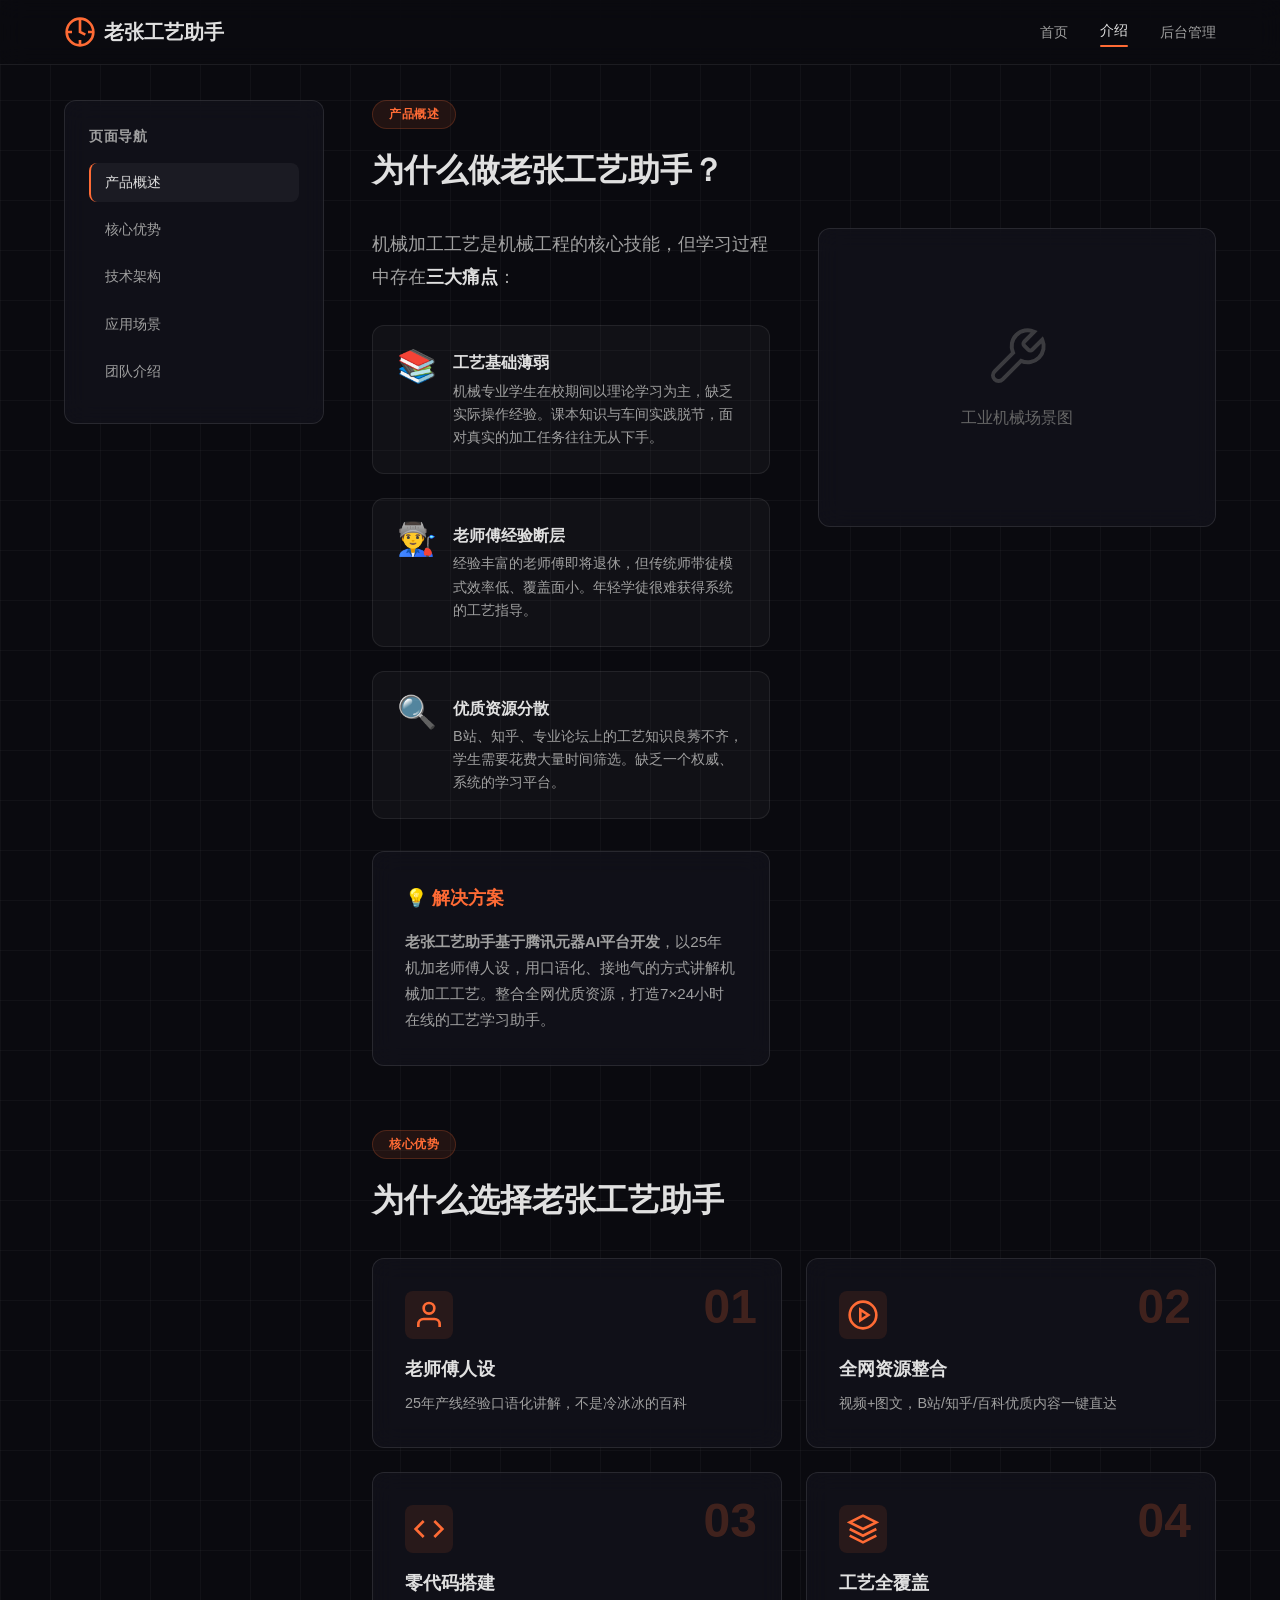
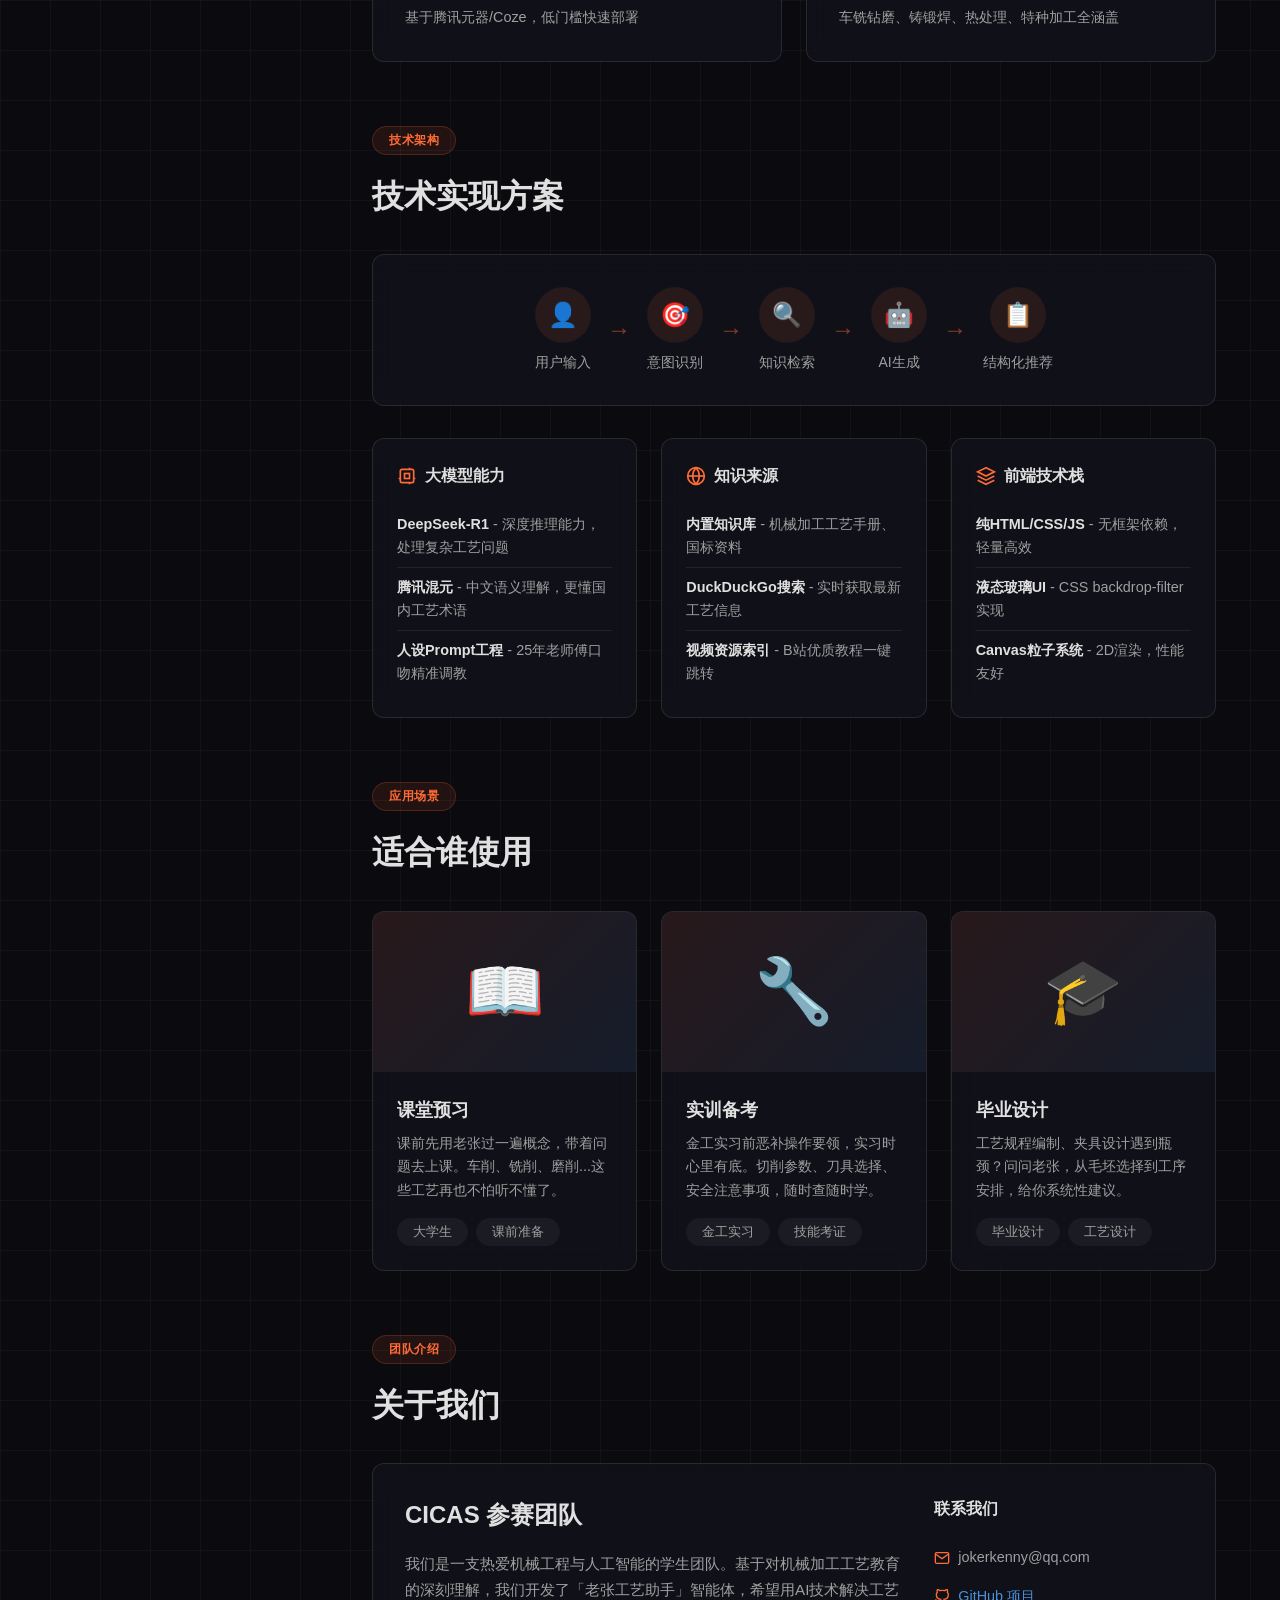
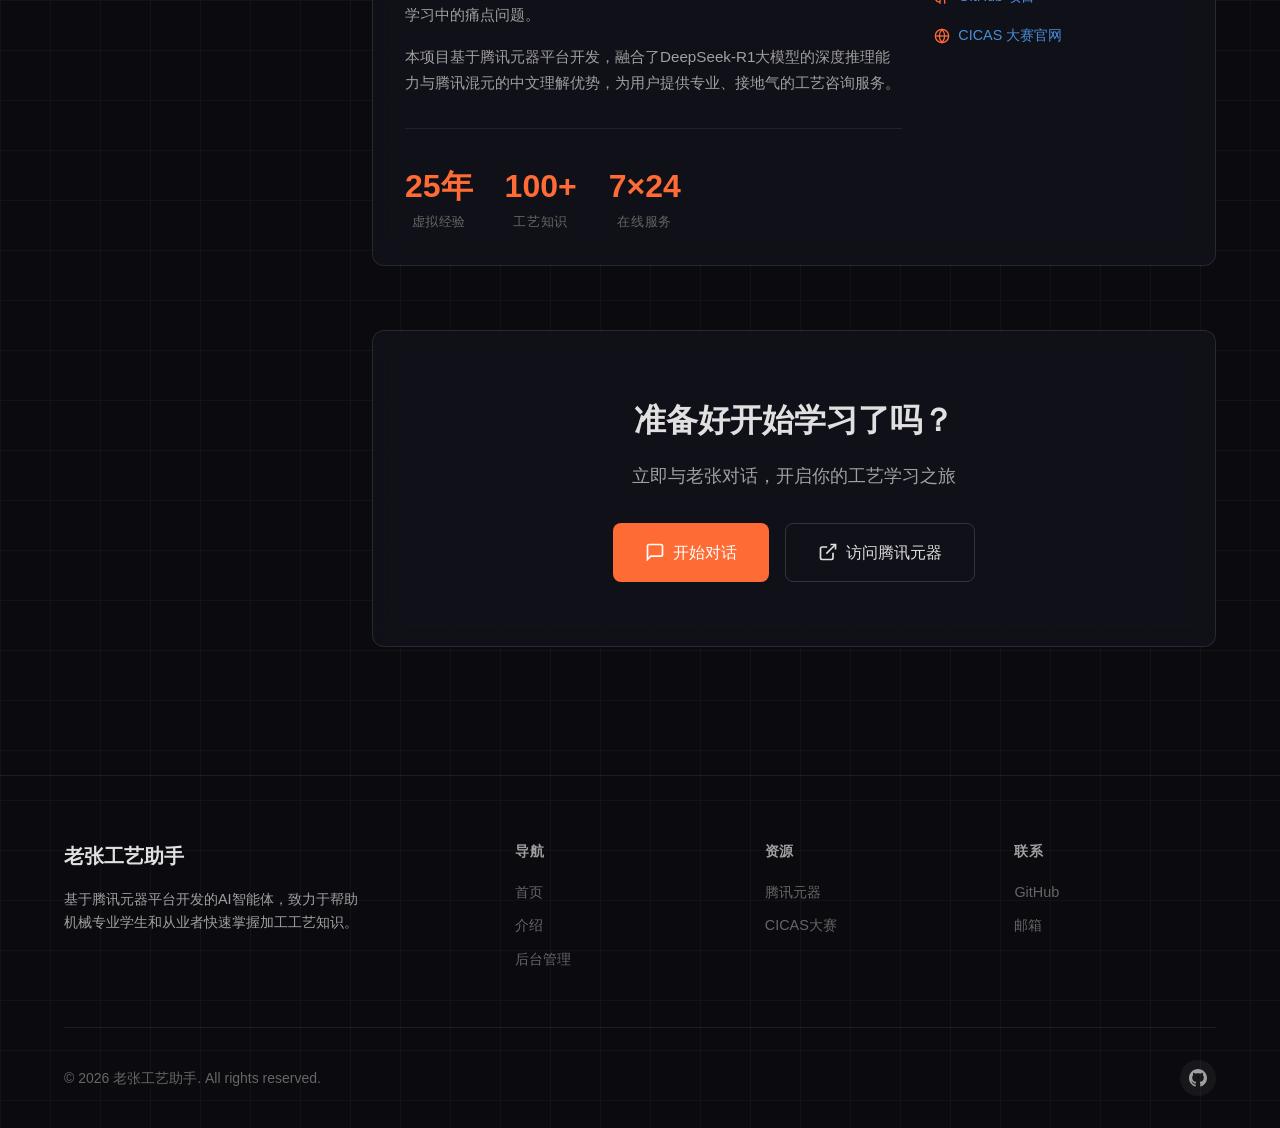
==== commit 7246364f: "release: v1.0 - 老张原神抽卡助手正式版 - 背景音乐控件默认开启 - 介绍页支持背景音乐 - 完成基础功能开发" ====
--- a/about.html
+++ b/about.html
@@ -6,7 +6,8 @@
   <meta name="viewport" content="width=device-width, initial-scale=1.0">
   <title>产品介绍 - 老张工艺助手</title>
   <meta name="description" content="了解老张工艺助手的核心优势、技术架构和应用场景，25年机加老师傅经验助力机械加工工艺学习">
-  
+  <link rel="icon" type="image/svg+xml" href="favicon.svg">
+
   <!-- 样式文件 -->
   <link rel="stylesheet" href="css/base.css">
   <link rel="stylesheet" href="css/components.css">
@@ -14,6 +15,47 @@
   
   <!-- 主题色初始化 -->
   <style id="theme-style"></style>
+  
+  <!-- 背景音乐控件样式 -->
+  <style>
+    .audio-control {
+      display: flex;
+      align-items: center;
+      margin-left: 16px;
+      padding: 6px 12px;
+      border-radius: 20px;
+      background: rgba(20, 20, 30, 0.6);
+      backdrop-filter: blur(12px);
+      -webkit-backdrop-filter: blur(12px);
+      border: 1px solid rgba(255, 255, 255, 0.1);
+    }
+    
+    .audio-btn {
+      display: flex;
+      align-items: center;
+      justify-content: center;
+      width: 32px;
+      height: 32px;
+      border-radius: 50%;
+      background: transparent;
+      border: none;
+      color: var(--text-secondary);
+      cursor: pointer;
+      transition: all 0.2s ease;
+    }
+    
+    .audio-btn:hover {
+      background: rgba(255, 255, 255, 0.1);
+      color: var(--theme-primary);
+    }
+    
+    @media (max-width: 768px) {
+      .audio-control {
+        margin-left: auto;
+        margin-right: 12px;
+      }
+    }
+  </style>
 </head>
 <body class="grid-bg">
   <!-- 导航栏 -->
@@ -39,6 +81,21 @@
         <li><a href="about.html" class="active">介绍</a></li>
         <li><a href="login.html">后台管理</a></li>
       </ul>
+      
+      <!-- 背景音乐控件 -->
+      <div class="audio-control glass" id="audioControl" style="display: none;">
+        <button class="audio-btn" id="audioToggle" title="背景音乐">
+          <svg id="audioIconOn" width="18" height="18" viewBox="0 0 24 24" fill="none" stroke="currentColor" stroke-width="2">
+            <polygon points="11 5 6 9 2 9 2 15 6 15 11 19 11 5"/>
+            <path d="M19.07 4.93a10 10 0 0 1 0 14.14M15.54 8.46a5 5 0 0 1 0 7.07"/>
+          </svg>
+          <svg id="audioIconOff" width="18" height="18" viewBox="0 0 24 24" fill="none" stroke="currentColor" stroke-width="2" style="display: none;">
+            <polygon points="11 5 6 9 2 9 2 15 6 15 11 19 11 5"/>
+            <line x1="23" y1="9" x2="17" y2="15"/>
+            <line x1="17" y1="9" x2="23" y2="15"/>
+          </svg>
+        </button>
+      </div>
     </div>
   </nav>
 
@@ -193,6 +250,10 @@
             </div>
             
             <div class="tech-content">
+              <!-- 架构配图 -->
+              <div class="tech-image" style="display:none;margin-bottom:24px;">
+                <img src="" alt="架构配图" style="width:100%;border-radius:12px;object-fit:cover;">
+              </div>
               <!-- 流程图 -->
               <div class="tech-flow glass">
                 <div class="flow-step">
@@ -332,6 +393,9 @@
             </div>
             
             <div class="team-content glass">
+              <div class="team-image" style="display:none;margin-bottom:20px;">
+                <img src="" alt="团队配图" style="width:100%;border-radius:12px;object-fit:cover;">
+              </div>
               <div class="team-info">
                 <h3 class="team-name">CICAS 参赛团队</h3>
                 <p class="team-desc">
@@ -387,7 +451,7 @@
           </section>
 
           <!-- CTA区域 -->
-          <section class="about-cta">
+          <section class="about-cta" id="ctaSection">
             <div class="cta-content glass">
               <h2 class="cta-title">准备好开始学习了吗？</h2>
               <p class="cta-desc">立即与老张对话，开启你的工艺学习之旅</p>
@@ -471,53 +535,255 @@
   
   <!-- 页面特定脚本 -->
   <script>
-    // 从服务器加载配置
+    // 从服务器加载配置并渲染所有模块
     async function loadConfigFromServer() {
       try {
         const response = await fetch('./api/config.json?t=' + Date.now());
-        if (response.ok) {
-          const config = await response.json();
-          
-          // 更新页面标题
-          if (config.aboutTitle) {
-            document.title = config.aboutTitle + ' - 产品介绍';
-          }
-          
-          // 更新产品概述内容
-          if (config.aboutContent) {
-            const solutionBox = document.querySelector('.solution-box p');
-            if (solutionBox) {
-              solutionBox.textContent = config.aboutContent;
+        if (!response.ok) return;
+        const config = await response.json();
+        
+        // 更新页面标题
+        if (config.aboutTitle) {
+          document.title = config.aboutTitle + ' - 产品介绍';
+        }
+        
+        // 渲染产品概述模块
+        renderOverview(config.overview);
+        
+        // 渲染优势卡片
+        renderAdvantages(config.advantages);
+        
+        // 渲染技术架构
+        renderTech(config.tech);
+        
+        // 渲染应用场景
+        renderScenarios(config.scenarios);
+        
+        // 渲染团队介绍
+        renderTeam(config.team);
+        
+        // 渲染CTA
+        renderCTA(config.cta);
+        
+        console.log('已从服务器加载模块化配置');
+      } catch (error) {
+        console.log('从服务器加载配置失败:', error);
+      }
+    }
+    
+    // 渲染产品概述
+    function renderOverview(overview) {
+      if (!overview) return;
+      const section = document.getElementById('overview');
+      if (!section) return;
+
+      // 标题
+      const titleEl = section.querySelector('.section-title');
+      if (titleEl && overview.title) titleEl.textContent = overview.title;
+
+      // 引导语
+      const leadEl = section.querySelector('.lead-text');
+      if (leadEl && overview.leadText) {
+        leadEl.innerHTML = overview.leadText.replace(/三大痛点/g, '<strong>三大痛点</strong>');
+      }
+
+      // 痛点列表
+      if (overview.painPoints && overview.painPoints.length > 0) {
+        const painPointsContainer = section.querySelector('.pain-points');
+        if (painPointsContainer) {
+          painPointsContainer.innerHTML = overview.painPoints.map(pp => `
+            <div class="pain-point">
+              <div class="pain-point-icon">${pp.icon || '•'}</div>
+              <div class="pain-point-content">
+                <h4>${pp.title}</h4>
+                <p>${pp.desc}</p>
+              </div>
+            </div>
+          `).join('');
+        }
+      }
+
+      // 解决方案
+      const solutionBox = section.querySelector('.solution-box');
+      if (solutionBox) {
+        const solTitle = solutionBox.querySelector('h4');
+        const solContent = solutionBox.querySelector('p');
+        if (solTitle && overview.solutionTitle) solTitle.innerHTML = `💡 ${overview.solutionTitle}`;
+        if (solContent && overview.solutionContent) solContent.innerHTML = `<strong>${overview.solutionContent.match(/^[^，。]+/)}</strong>${overview.solutionContent.replace(/^[^，。]+/, '')}`;
+      }
+
+      // 概述配图
+      const placeholder = section.querySelector('.image-placeholder');
+      if (placeholder && overview.image) {
+        placeholder.innerHTML = `<img src="${overview.image}" style="width:100%;height:100%;object-fit:cover;border-radius:12px;" alt="产品概述图">`;
+      }
+    }
+    
+    // 渲染优势卡片
+    function renderAdvantages(advantages) {
+      if (!advantages || advantages.length === 0) return;
+      const grid = document.querySelector('.advantages-grid');
+      if (!grid) return;
+      
+      const cards = grid.querySelectorAll('.advantage-card');
+      advantages.forEach((adv, index) => {
+        if (cards[index]) {
+          const titleEl = cards[index].querySelector('.advantage-title');
+          const descEl = cards[index].querySelector('.advantage-desc');
+          if (titleEl) titleEl.textContent = adv.title;
+          if (descEl) descEl.textContent = adv.desc;
+        }
+      });
+    }
+    
+    // 渲染技术架构
+    function renderTech(tech) {
+      if (!tech) return;
+      const section = document.getElementById('tech');
+      if (!section) return;
+
+      const titleEl = section.querySelector('.section-title');
+      if (titleEl && tech.title) titleEl.textContent = tech.title;
+
+      // 架构配图
+      const techImgWrap = section.querySelector('.tech-image');
+      const techImg = techImgWrap ? techImgWrap.querySelector('img') : null;
+      if (techImgWrap && techImg && tech.image) {
+        techImg.src = tech.image;
+        techImgWrap.style.display = 'block';
+      } else if (techImgWrap && !tech.image) {
+        techImgWrap.style.display = 'none';
+      }
+
+      if (tech.cards && tech.cards.length > 0) {
+        const techCards = section.querySelectorAll('.tech-card');
+        tech.cards.forEach((card, index) => {
+          if (techCards[index]) {
+            const title = techCards[index].querySelector('.tech-card-title');
+            const list = techCards[index].querySelector('.tech-list');
+            if (title) {
+              // 保留图标，替换文字
+              const iconSvg = title.querySelector('svg');
+              title.innerHTML = '';
+              if (iconSvg) title.appendChild(iconSvg);
+              title.appendChild(document.createTextNode(' ' + card.title));
+            }
+            if (list && card.items) {
+              list.innerHTML = card.items.map(item => {
+                const parts = item.split(' - ');
+                if (parts.length === 2) {
+                  return `<li><strong>${parts[0]}</strong> - ${parts[1]}</li>`;
+                }
+                return `<li>${item}</li>`;
+              }).join('');
             }
           }
-          
-          // 更新优势卡片
-          if (config.advantages && config.advantages.length > 0) {
-            const advantageCards = document.querySelectorAll('.advantage-card');
-            config.advantages.forEach((adv, index) => {
-              if (advantageCards[index]) {
-                const titleEl = advantageCards[index].querySelector('.advantage-title');
-                const descEl = advantageCards[index].querySelector('.advantage-desc');
-                if (titleEl) titleEl.textContent = adv.title;
-                if (descEl) descEl.textContent = adv.desc;
-              }
-            });
+        });
+      }
+    }
+    
+    // 渲染应用场景
+    function renderScenarios(scenarios) {
+      if (!scenarios) return;
+      const section = document.getElementById('scenarios');
+      if (!section) return;
+      
+      const titleEl = section.querySelector('.section-title');
+      if (titleEl && scenarios.title) titleEl.textContent = scenarios.title;
+      
+      if (scenarios.cards && scenarios.cards.length > 0) {
+        const scenarioCards = section.querySelectorAll('.scenario-card');
+        scenarios.cards.forEach((card, index) => {
+          if (scenarioCards[index]) {
+            const iconEl = scenarioCards[index].querySelector('.scenario-icon-large');
+            const title = scenarioCards[index].querySelector('.scenario-title');
+            const desc = scenarioCards[index].querySelector('.scenario-desc');
+            const tagsContainer = scenarioCards[index].querySelector('.scenario-tags');
+            
+            if (iconEl && card.icon) iconEl.textContent = card.icon;
+            if (title && card.title) title.textContent = card.title;
+            if (desc && card.desc) desc.textContent = card.desc;
+            if (tagsContainer && card.tags) {
+              tagsContainer.innerHTML = card.tags.map(tag => `<span class="tag">${tag}</span>`).join('');
+            }
           }
-          
-          // 更新关于图片
-          if (config.aboutImages && config.aboutImages.length > 0) {
-            const imagePlaceholders = document.querySelectorAll('.image-placeholder, .scenario-image');
-            config.aboutImages.forEach((img, index) => {
-              if (imagePlaceholders[index]) {
-                imagePlaceholders[index].innerHTML = `<img src="${img}" style="width:100%;height:100%;object-fit:cover;border-radius:12px;">`;
-              }
-            });
+        });
+      }
+    }
+    
+    // 渲染团队介绍
+    function renderTeam(team) {
+      if (!team) return;
+      const section = document.getElementById('team');
+      if (!section) return;
+
+      const titleEl = section.querySelector('.section-title');
+      if (titleEl && team.title) titleEl.textContent = team.title;
+
+      const nameEl = section.querySelector('.team-name');
+      if (nameEl && team.name) nameEl.textContent = team.name;
+
+      const descEls = section.querySelectorAll('.team-desc');
+      if (team.desc && descEls.length > 0) {
+        const descParts = team.desc.split('\n').filter(p => p.trim());
+        descEls.forEach((el, index) => {
+          if (descParts[index]) {
+            // 保留strong标签
+            el.innerHTML = descParts[index];
           }
-          
-          console.log('已从服务器加载配置');
-        }
-      } catch (error) {
-        console.log('从服务器加载配置失败:', error);
+        });
+      }
+
+      if (team.stats && team.stats.length > 0) {
+        const statItems = section.querySelectorAll('.stat-item');
+        team.stats.forEach((stat, index) => {
+          if (statItems[index]) {
+            const numEl = statItems[index].querySelector('.stat-number');
+            const labelEl = statItems[index].querySelector('.stat-label');
+            if (numEl) numEl.textContent = stat.number;
+            if (labelEl) labelEl.textContent = stat.label;
+          }
+        });
+      }
+
+      // 团队配图
+      const teamImgWrap = section.querySelector('.team-image');
+      const teamImg = teamImgWrap ? teamImgWrap.querySelector('img') : null;
+      if (teamImgWrap && teamImg && team.image) {
+        teamImg.src = team.image;
+        teamImgWrap.style.display = 'block';
+      } else if (teamImgWrap && !team.image) {
+        teamImgWrap.style.display = 'none';
+      }
+    }
+
+    // 渲染CTA
+    function renderCTA(cta) {
+      if (!cta) return;
+      const section = document.querySelector('.about-cta');
+      if (!section) return;
+
+      const titleEl = section.querySelector('.cta-title');
+      const descEl = section.querySelector('.cta-desc');
+      const btnEl = section.querySelector('.btn-primary');
+
+      if (titleEl && cta.title) titleEl.textContent = cta.title;
+      if (descEl && cta.desc) descEl.textContent = cta.desc;
+      if (btnEl && cta.buttonText) {
+        // 保留图标
+        const svg = btnEl.querySelector('svg');
+        btnEl.innerHTML = '';
+        if (svg) btnEl.appendChild(svg);
+        btnEl.appendChild(document.createTextNode(' ' + cta.buttonText));
+      }
+
+      // CTA背景图
+      if (cta.backgroundImage) {
+        section.style.backgroundImage = `url('${cta.backgroundImage}')`;
+        section.style.backgroundSize = 'cover';
+        section.style.backgroundPosition = 'center';
+      } else {
+        section.style.backgroundImage = '';
       }
     }
     
@@ -529,19 +795,14 @@
       const sections = document.querySelectorAll('.about-section');
       const navLinks = document.querySelectorAll('.sidebar-nav-link');
       
-      // 滚动监听
       window.addEventListener('scroll', () => {
         let current = '';
-        
         sections.forEach(section => {
           const sectionTop = section.offsetTop;
-          const sectionHeight = section.clientHeight;
-          
           if (pageYOffset >= sectionTop - 200) {
             current = section.getAttribute('id');
           }
         });
-        
         navLinks.forEach(link => {
           link.classList.remove('active');
           if (link.getAttribute('href') === '#' + current) {
@@ -549,7 +810,75 @@
           }
         });
       });
+      
+      // 加载背景音乐
+      loadBackgroundAudioFromServer();
     });
+    
+    // 从服务器加载背景音乐
+    async function loadBackgroundAudioFromServer() {
+      try {
+        const response = await fetch('./api/config.json?t=' + Date.now());
+        if (!response.ok) return;
+        const config = await response.json();
+        if (config.backgroundAudio) {
+          loadBackgroundAudio(config.backgroundAudio);
+        }
+      } catch (error) {
+        console.log('加载背景音乐配置失败:', error);
+      }
+    }
+    
+    // 加载背景音乐
+    function loadBackgroundAudio(audioUrl) {
+      const audioControl = document.getElementById('audioControl');
+      const audioToggle = document.getElementById('audioToggle');
+      const audioIconOn = document.getElementById('audioIconOn');
+      const audioIconOff = document.getElementById('audioIconOff');
+      
+      if (!audioControl || !audioToggle) return;
+      
+      // 创建音频元素
+      const audio = document.createElement('audio');
+      audio.id = 'bgAudio';
+      audio.loop = true;
+      audio.volume = 0.3;
+      audio.src = audioUrl;
+      document.body.appendChild(audio);
+      
+      // 显示音频控制按钮
+      audioControl.style.display = 'flex';
+      
+      // 默认开启背景音乐
+      let isMuted = false;
+      audio.muted = false;
+      audioIconOn.style.display = 'block';
+      audioIconOff.style.display = 'none';
+      
+      // 点击切换静音/播放
+      audioToggle.addEventListener('click', () => {
+        isMuted = !isMuted;
+        audio.muted = isMuted;
+        
+        if (isMuted) {
+          audioIconOn.style.display = 'none';
+          audioIconOff.style.display = 'block';
+          audio.pause();
+        } else {
+          audioIconOn.style.display = 'block';
+          audioIconOff.style.display = 'none';
+          audio.play().catch(e => console.log('音频播放失败:', e));
+        }
+      });
+      
+      // 尝试自动播放（可能被浏览器阻止）
+      document.addEventListener('click', function initAudio() {
+        if (!isMuted) {
+          audio.play().catch(e => console.log('音频播放失败:', e));
+        }
+        document.removeEventListener('click', initAudio);
+      }, { once: true });
+    }
   </script>
 </body>
 </html>
